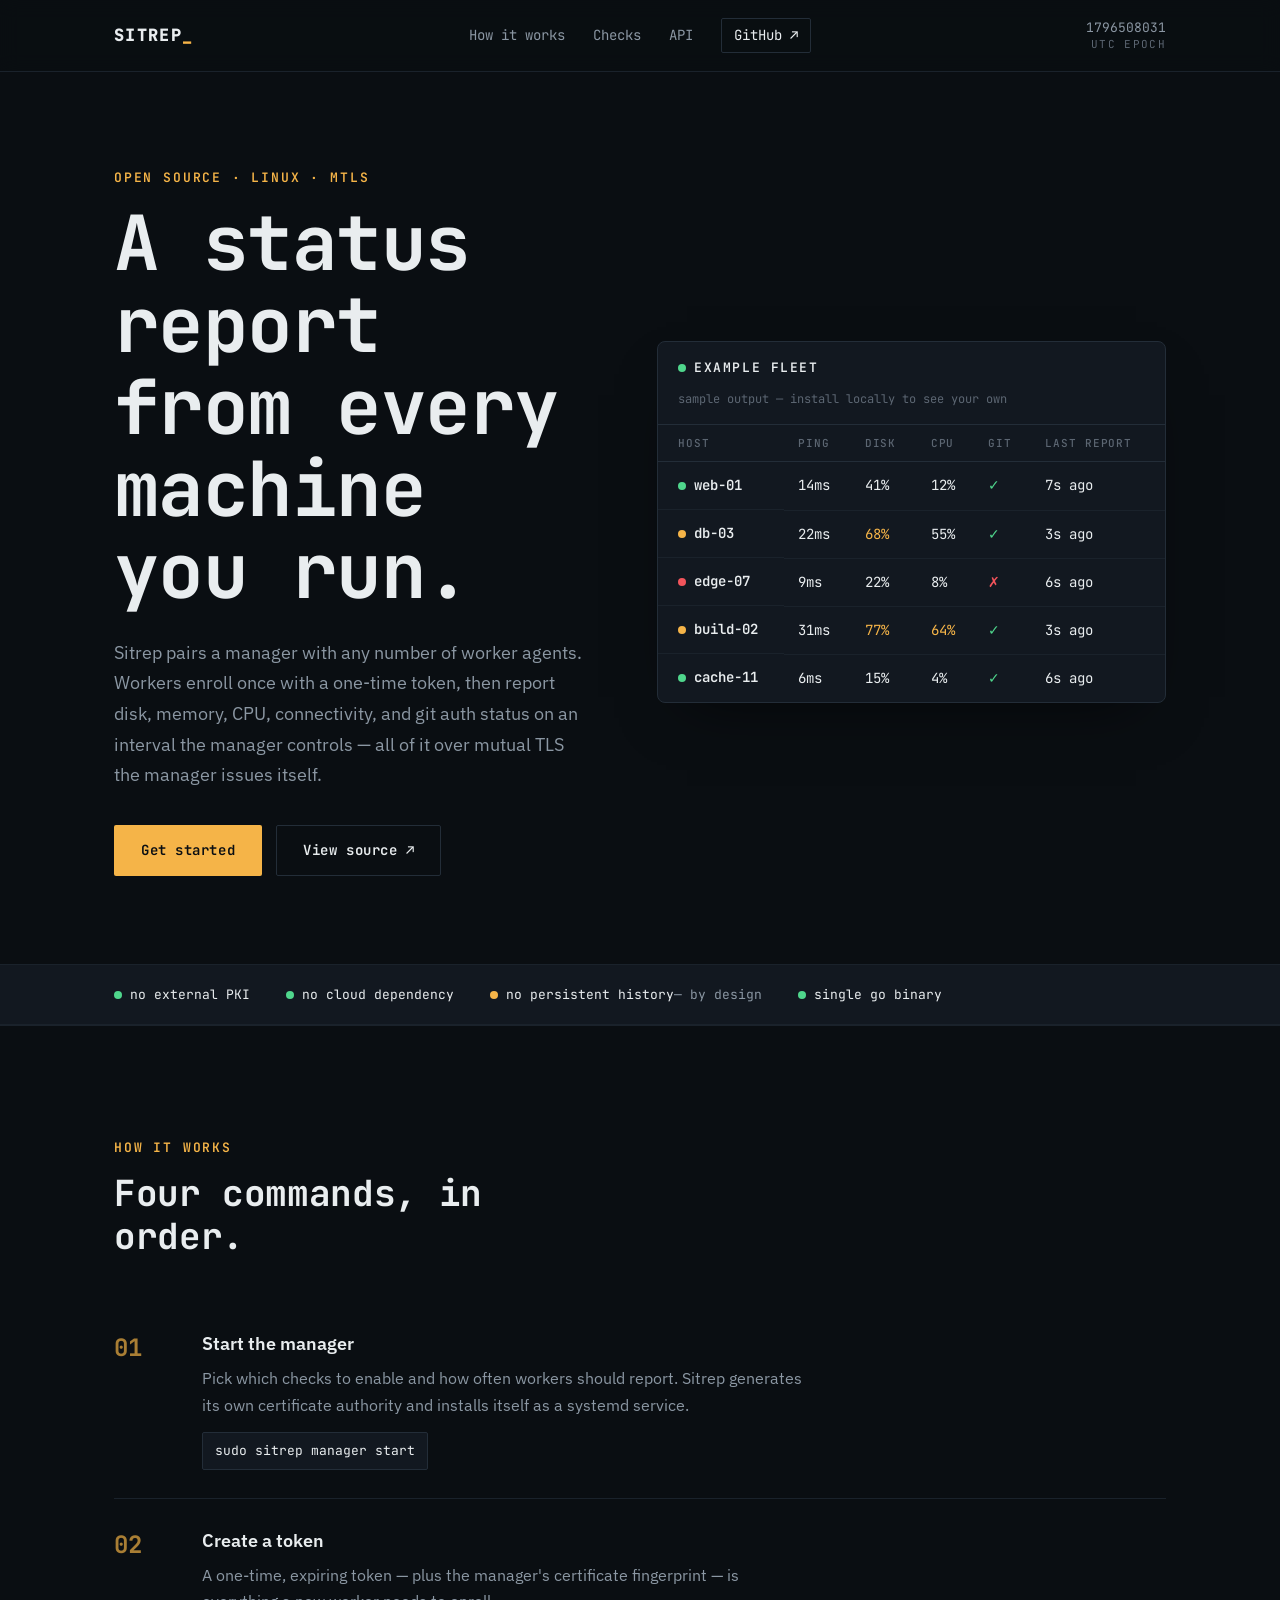
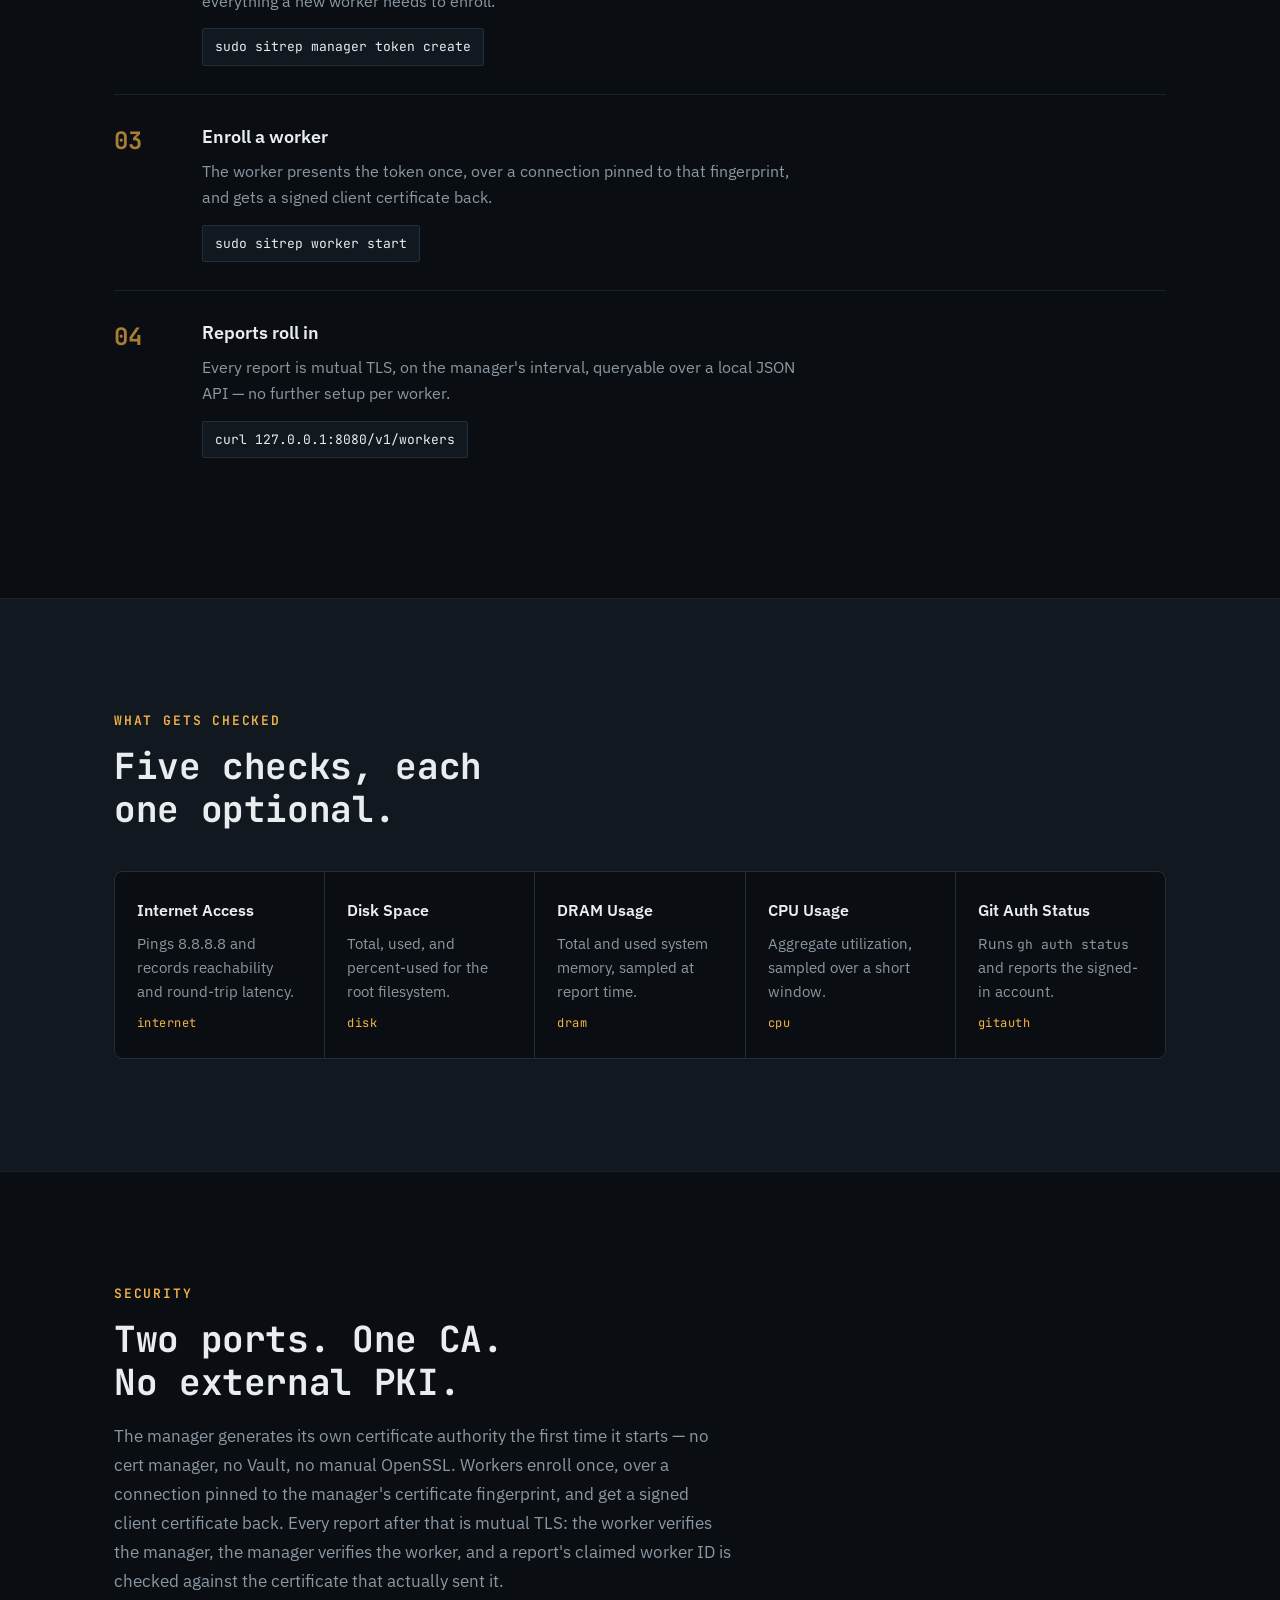
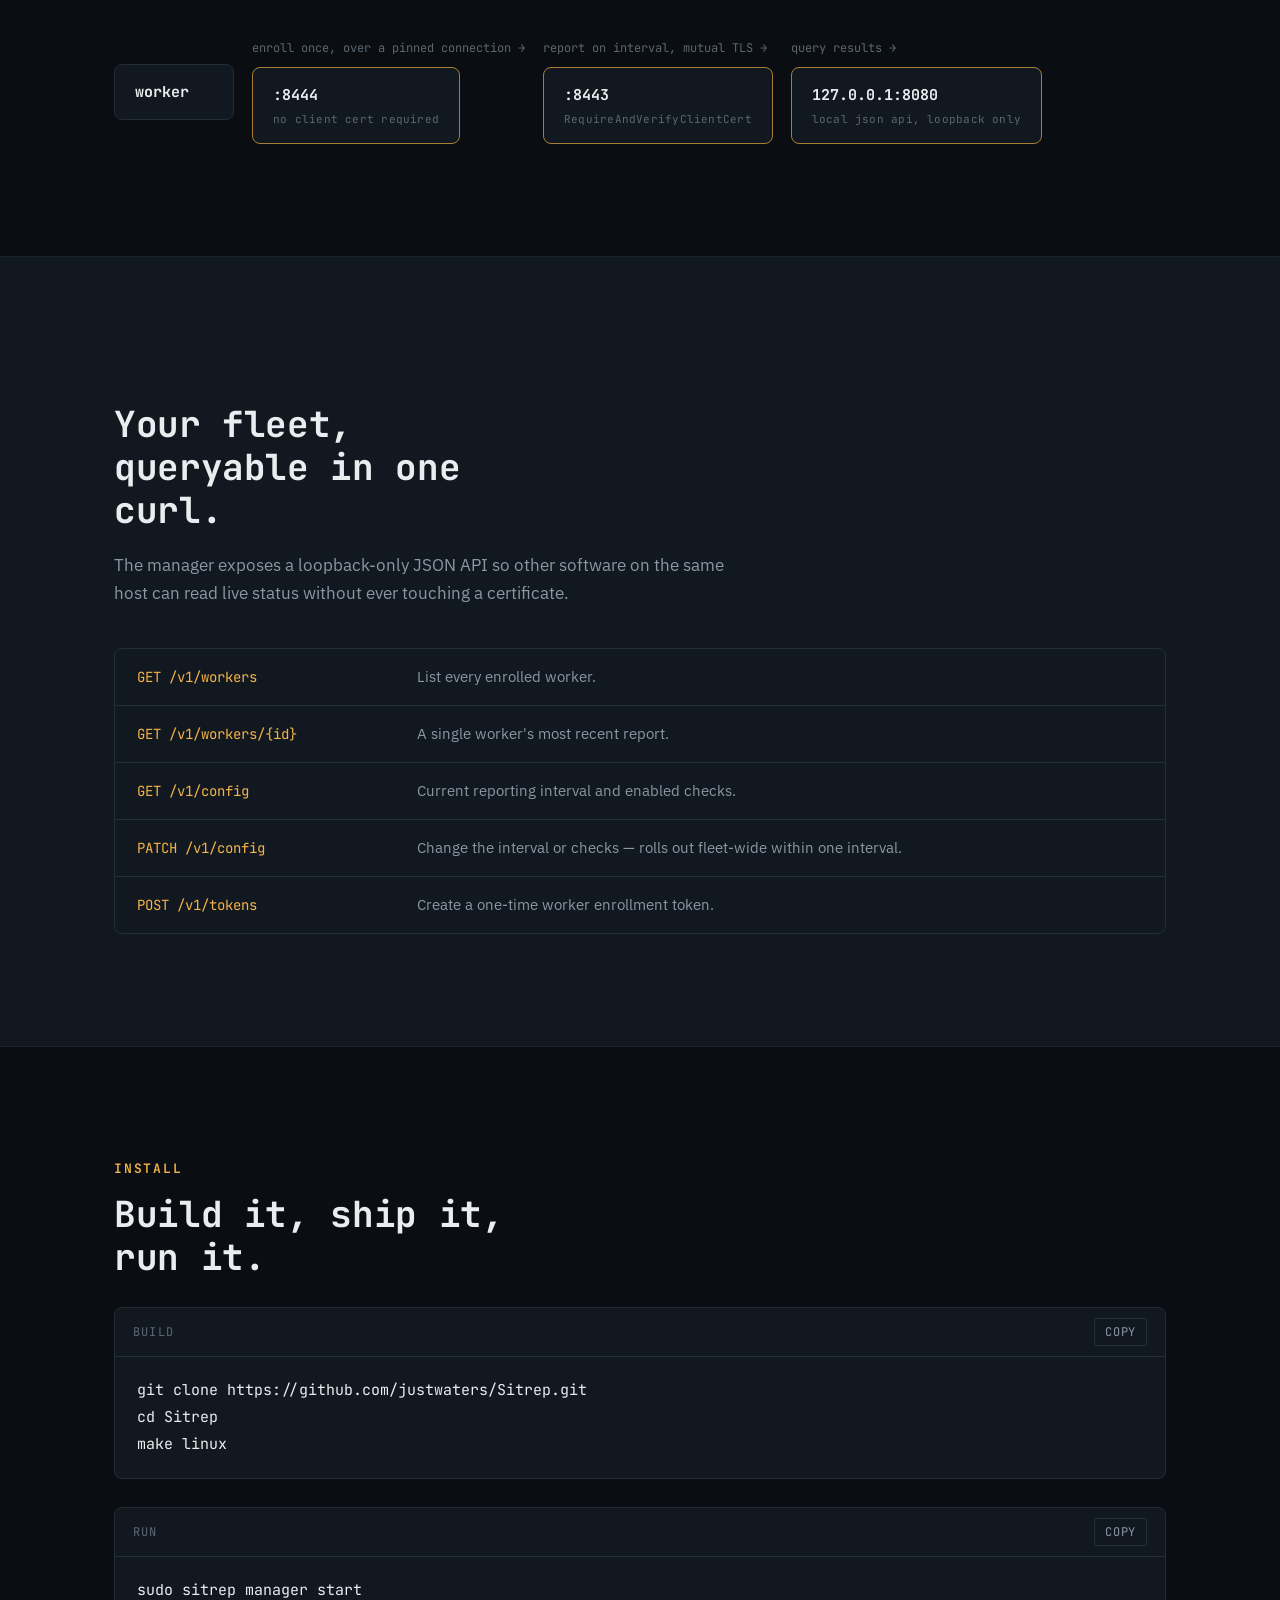
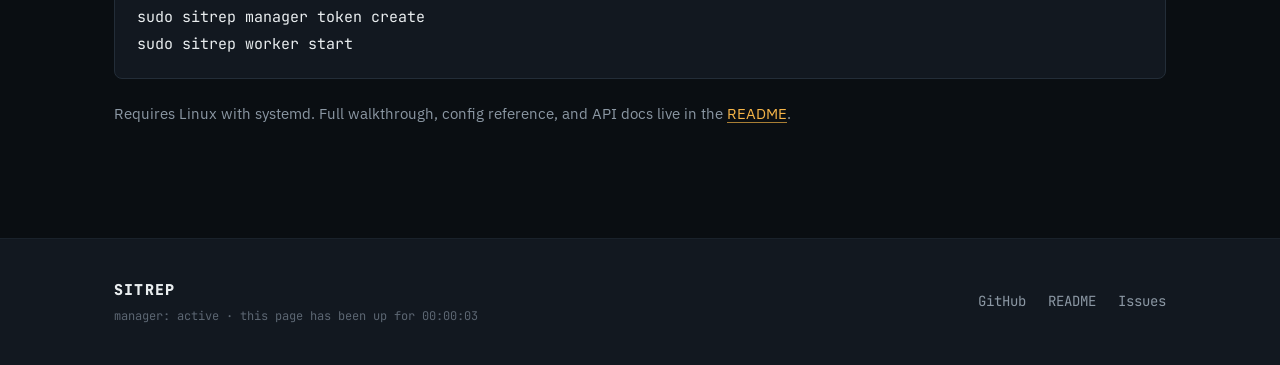
==== docs/index.html @ 883d751f "Add GitHub Pages landing page A dark ops-board-styled one-pager: live-ticking example fleet status t" ====
<!doctype html>
<html lang="en">
<head>
<meta charset="utf-8">
<meta name="viewport" content="width=device-width, initial-scale=1">
<title>Sitrep — a status report from every machine you run</title>
<meta name="description" content="Sitrep is a manager and worker agent for Linux fleets. Workers enroll once with a one-time token, then report disk, memory, CPU, connectivity, and git auth status over mutual TLS the manager issues itself.">
<meta property="og:title" content="Sitrep — a status report from every machine you run">
<meta property="og:description" content="A manager and worker agent for Linux fleets, secured with mutual TLS the manager issues itself. No external PKI, no cloud dependency.">
<meta property="og:type" content="website">
<meta name="theme-color" content="#0A0E12">
<meta name="color-scheme" content="dark">
<link rel="icon" href="data:image/svg+xml,%3Csvg xmlns='http://www.w3.org/2000/svg' viewBox='0 0 32 32'%3E%3Crect width='32' height='32' rx='4' fill='%230A0E12'/%3E%3Ccircle cx='16' cy='16' r='6' fill='%23F5B448'/%3E%3C/svg%3E">
<link rel="preconnect" href="https://fonts.googleapis.com">
<link rel="preconnect" href="https://fonts.gstatic.com" crossorigin>
<link href="https://fonts.googleapis.com/css2?family=IBM+Plex+Sans:wght@400;500;600;700&family=JetBrains+Mono:wght@400;500;600;700;800&display=swap" rel="stylesheet">
<link rel="stylesheet" href="style.css">
</head>
<body>
<a class="skip-link" href="#main">Skip to content</a>

<header class="site-header">
  <div class="header-inner">
    <a href="#top" class="wordmark">SITREP<span class="cursor" aria-hidden="true">_</span></a>
    <nav class="site-nav" aria-label="Primary">
      <a href="#how-it-works">How it works</a>
      <a href="#checks">Checks</a>
      <a href="#api">API</a>
      <a href="https://github.com/justwaters/Sitrep" class="nav-github">GitHub ↗</a>
    </nav>
    <div class="clock" aria-hidden="true">
      <span id="epoch-clock">0000000000</span>
      <span class="clock-label">utc epoch</span>
    </div>
  </div>
</header>

<main id="main">

  <section class="hero" id="top">
    <div class="hero-inner">
      <div class="hero-copy">
        <p class="eyebrow">open source · linux · mTLS</p>
        <h1>A status report from every machine you run.</h1>
        <p class="lede">Sitrep pairs a manager with any number of worker agents. Workers enroll once with a one-time token, then report disk, memory, CPU, connectivity, and git auth status on an interval the manager controls — all of it over mutual TLS the manager issues itself.</p>
        <div class="cta-row">
          <a href="#quickstart" class="btn btn-primary">Get started</a>
          <a href="https://github.com/justwaters/Sitrep" class="btn btn-ghost">View source ↗</a>
        </div>
      </div>

      <div class="board-wrap">
        <div class="board-frame">
          <div class="board-head">
            <span class="board-title"><span class="dot dot-ok" aria-hidden="true"></span>example fleet</span>
            <span class="board-sub">sample output — install locally to see your own</span>
          </div>
          <div class="board-scroll">
            <table class="board" aria-label="Example worker status board">
              <thead>
                <tr>
                  <th scope="col">host</th>
                  <th scope="col">ping</th>
                  <th scope="col">disk</th>
                  <th scope="col">cpu</th>
                  <th scope="col">git</th>
                  <th scope="col">last report</th>
                </tr>
              </thead>
              <tbody id="board-body">
                <tr data-interval="20">
                  <td class="c-host"><span class="dot dot-ok" aria-hidden="true"></span>web-01</td>
                  <td class="c-ping">14ms</td>
                  <td class="c-disk">41%</td>
                  <td class="c-cpu">12%</td>
                  <td class="c-git ok">✓</td>
                  <td class="c-seen">6s ago</td>
                </tr>
                <tr data-interval="25">
                  <td class="c-host"><span class="dot dot-warn" aria-hidden="true"></span>db-03</td>
                  <td class="c-ping">22ms</td>
                  <td class="c-disk warn">68%</td>
                  <td class="c-cpu">55%</td>
                  <td class="c-git ok">✓</td>
                  <td class="c-seen">11s ago</td>
                </tr>
                <tr data-interval="18">
                  <td class="c-host"><span class="dot dot-fail" aria-hidden="true"></span>edge-07</td>
                  <td class="c-ping">9ms</td>
                  <td class="c-disk">22%</td>
                  <td class="c-cpu">8%</td>
                  <td class="c-git fail">✗</td>
                  <td class="c-seen">3s ago</td>
                </tr>
                <tr data-interval="30">
                  <td class="c-host"><span class="dot dot-warn" aria-hidden="true"></span>build-02</td>
                  <td class="c-ping">31ms</td>
                  <td class="c-disk warn">77%</td>
                  <td class="c-cpu warn">64%</td>
                  <td class="c-git ok">✓</td>
                  <td class="c-seen">17s ago</td>
                </tr>
                <tr data-interval="15">
                  <td class="c-host"><span class="dot dot-ok" aria-hidden="true"></span>cache-11</td>
                  <td class="c-ping">6ms</td>
                  <td class="c-disk">15%</td>
                  <td class="c-cpu">4%</td>
                  <td class="c-git ok">✓</td>
                  <td class="c-seen">2s ago</td>
                </tr>
              </tbody>
            </table>
          </div>
        </div>
      </div>
    </div>
  </section>

  <section class="tradeoffs-strip" aria-label="Built deliberately">
    <div class="strip-inner">
      <p><span class="dot dot-ok" aria-hidden="true"></span>no external PKI</p>
      <p><span class="dot dot-ok" aria-hidden="true"></span>no cloud dependency</p>
      <p><span class="dot dot-warn" aria-hidden="true"></span>no persistent history <span class="fog">— by design</span></p>
      <p><span class="dot dot-ok" aria-hidden="true"></span>single go binary</p>
    </div>
  </section>

  <section class="section" id="how-it-works">
    <div class="section-inner">
      <p class="eyebrow reveal">how it works</p>
      <h2 class="reveal">Four commands, in order.</h2>
      <ol class="steps">
        <li class="step">
          <span class="step-index">01</span>
          <div class="step-body">
            <h3>Start the manager</h3>
            <p>Pick which checks to enable and how often workers should report. Sitrep generates its own certificate authority and installs itself as a systemd service.</p>
            <code>sudo sitrep manager start</code>
          </div>
        </li>
        <li class="step">
          <span class="step-index">02</span>
          <div class="step-body">
            <h3>Create a token</h3>
            <p>A one-time, expiring token — plus the manager's certificate fingerprint — is everything a new worker needs to enroll.</p>
            <code>sudo sitrep manager token create</code>
          </div>
        </li>
        <li class="step">
          <span class="step-index">03</span>
          <div class="step-body">
            <h3>Enroll a worker</h3>
            <p>The worker presents the token once, over a connection pinned to that fingerprint, and gets a signed client certificate back.</p>
            <code>sudo sitrep worker start</code>
          </div>
        </li>
        <li class="step">
          <span class="step-index">04</span>
          <div class="step-body">
            <h3>Reports roll in</h3>
            <p>Every report is mutual TLS, on the manager's interval, queryable over a local JSON API — no further setup per worker.</p>
            <code>curl 127.0.0.1:8080/v1/workers</code>
          </div>
        </li>
      </ol>
    </div>
  </section>

  <section class="section alt" id="checks">
    <div class="section-inner">
      <p class="eyebrow reveal">what gets checked</p>
      <h2 class="reveal">Five checks, each one optional.</h2>
      <div class="checks-grid">
        <article class="check-card">
          <h3>Internet Access</h3>
          <p>Pings 8.8.8.8 and records reachability and round-trip latency.</p>
          <span class="check-key">internet</span>
        </article>
        <article class="check-card">
          <h3>Disk Space</h3>
          <p>Total, used, and percent-used for the root filesystem.</p>
          <span class="check-key">disk</span>
        </article>
        <article class="check-card">
          <h3>DRAM Usage</h3>
          <p>Total and used system memory, sampled at report time.</p>
          <span class="check-key">dram</span>
        </article>
        <article class="check-card">
          <h3>CPU Usage</h3>
          <p>Aggregate utilization, sampled over a short window.</p>
          <span class="check-key">cpu</span>
        </article>
        <article class="check-card">
          <h3>Git Auth Status</h3>
          <p>Runs <code>gh auth status</code> and reports the signed-in account.</p>
          <span class="check-key">gitauth</span>
        </article>
      </div>
    </div>
  </section>

  <section class="section" id="security">
    <div class="section-inner">
      <p class="eyebrow reveal">security</p>
      <h2 class="reveal">Two ports. One CA. No external PKI.</h2>
      <p class="section-lede">The manager generates its own certificate authority the first time it starts — no cert manager, no Vault, no manual OpenSSL. Workers enroll once, over a connection pinned to the manager's certificate fingerprint, and get a signed client certificate back. Every report after that is mutual TLS: the worker verifies the manager, the manager verifies the worker, and a report's claimed worker ID is checked against the certificate that actually sent it.</p>

      <div class="diagram" role="img" aria-label="Diagram: worker connects once to the enrollment port to get a certificate, then reports repeatedly to the report port over mutual TLS, and the manager exposes results on a local API port">
        <div class="diagram-node">
          <span class="diagram-label">worker</span>
        </div>
        <div class="diagram-flow">
          <span class="diagram-arrow">enroll once, over a pinned connection</span>
          <div class="diagram-node port">
            <span class="diagram-label">:8444</span>
            <span class="diagram-sub">no client cert required</span>
          </div>
        </div>
        <div class="diagram-flow">
          <span class="diagram-arrow">report on interval, mutual TLS</span>
          <div class="diagram-node port">
            <span class="diagram-label">:8443</span>
            <span class="diagram-sub">RequireAndVerifyClientCert</span>
          </div>
        </div>
        <div class="diagram-flow">
          <span class="diagram-arrow">query results</span>
          <div class="diagram-node port">
            <span class="diagram-label">127.0.0.1:8080</span>
            <span class="diagram-sub">local json api, loopback only</span>
          </div>
        </div>
      </div>
    </div>
  </section>

  <section class="section alt" id="api">
    <div class="section-inner">
      <p class="eyebrow reveal">local api</p>
      <h2 class="reveal">Your fleet, queryable in one curl.</h2>
      <p class="section-lede">The manager exposes a loopback-only JSON API so other software on the same host can read live status without ever touching a certificate.</p>
      <div class="api-grid">
        <div class="api-row"><code>GET /v1/workers</code><span>List every enrolled worker.</span></div>
        <div class="api-row"><code>GET /v1/workers/{id}</code><span>A single worker's most recent report.</span></div>
        <div class="api-row"><code>GET /v1/config</code><span>Current reporting interval and enabled checks.</span></div>
        <div class="api-row"><code>PATCH /v1/config</code><span>Change the interval or checks — rolls out fleet-wide within one interval.</span></div>
        <div class="api-row"><code>POST /v1/tokens</code><span>Create a one-time worker enrollment token.</span></div>
      </div>
    </div>
  </section>

  <section class="section quickstart" id="quickstart">
    <div class="section-inner">
      <p class="eyebrow reveal">install</p>
      <h2 class="reveal">Build it, ship it, run it.</h2>

      <div class="code-block">
        <div class="code-block-head">
          <span>build</span>
          <button class="copy-btn" type="button" data-copy-target="code-build">copy</button>
        </div>
        <pre><code id="code-build">git clone https://github.com/justwaters/Sitrep.git
cd Sitrep
make linux</code></pre>
      </div>

      <div class="code-block">
        <div class="code-block-head">
          <span>run</span>
          <button class="copy-btn" type="button" data-copy-target="code-run">copy</button>
        </div>
        <pre><code id="code-run">sudo sitrep manager start
sudo sitrep manager token create
sudo sitrep worker start</code></pre>
      </div>

      <p class="quickstart-note">Requires Linux with systemd. Full walkthrough, config reference, and API docs live in the <a href="https://github.com/justwaters/Sitrep#readme">README</a>.</p>
    </div>
  </section>

</main>

<footer class="site-footer">
  <div class="footer-inner">
    <div class="footer-brand">
      <p class="wordmark small">SITREP</p>
      <p class="footer-status" id="footer-status">manager: active · this page has been up for 00:00:00</p>
    </div>
    <nav class="footer-links" aria-label="Footer">
      <a href="https://github.com/justwaters/Sitrep">GitHub</a>
      <a href="https://github.com/justwaters/Sitrep#readme">README</a>
      <a href="https://github.com/justwaters/Sitrep/issues">Issues</a>
    </nav>
  </div>
</footer>

<script src="script.js" defer></script>
</body>
</html>
---- docs/style.css ----
/* ---------------------------------------------------------------
   Tokens
   --------------------------------------------------------------- */
:root {
  --ink: #0a0e12;
  --panel: #121820;
  --panel-2: #171f29;
  --hairline: #232d38;
  --hairline-soft: #1a222b;
  --fog: #8b97a3;
  --fog-dim: #5c6672;
  --paper: #e9edef;

  --amber: #f5b448;
  --amber-dim: #a97e34;
  --green: #4fd68c;
  --red: #f2545b;

  --font-display: "JetBrains Mono", ui-monospace, "SF Mono", Menlo, monospace;
  --font-mono: "JetBrains Mono", ui-monospace, "SF Mono", Menlo, monospace;
  --font-body: "IBM Plex Sans", system-ui, sans-serif;

  --radius-sm: 2px;
  --radius-md: 8px;

  --container: 1180px;
  --edge: clamp(20px, 5vw, 64px);
}

/* ---------------------------------------------------------------
   Reset / base
   --------------------------------------------------------------- */
*,
*::before,
*::after {
  box-sizing: border-box;
}

html {
  background: var(--ink);
  color-scheme: dark;
}

body {
  margin: 0;
  background: var(--ink);
  color: var(--paper);
  font-family: var(--font-body);
  font-size: 16px;
  line-height: 1.5;
  -webkit-font-smoothing: antialiased;
}

h1, h2, h3, p, ol, ul, table {
  margin: 0;
}

a {
  color: inherit;
}

code {
  font-family: var(--font-mono);
}

img, svg {
  display: block;
  max-width: 100%;
}

.skip-link {
  position: absolute;
  left: -9999px;
  top: 0;
  background: var(--amber);
  color: var(--ink);
  padding: 10px 16px;
  font-family: var(--font-mono);
  font-weight: 600;
  z-index: 100;
}

.skip-link:focus {
  left: var(--edge);
  top: 12px;
}

:focus-visible {
  outline: 2px solid var(--amber);
  outline-offset: 3px;
}

.fog {
  color: var(--fog);
}

/* ---------------------------------------------------------------
   Layout helpers
   --------------------------------------------------------------- */
.section {
  padding: clamp(64px, 10vw, 112px) 0;
  border-top: 1px solid var(--hairline-soft);
}

.section.alt {
  background: var(--panel);
}

.section-inner {
  max-width: var(--container);
  margin: 0 auto;
  padding: 0 var(--edge);
}

.eyebrow {
  font-family: var(--font-mono);
  font-size: 0.8125rem;
  font-weight: 600;
  letter-spacing: 0.14em;
  text-transform: uppercase;
  color: var(--amber);
  margin: 0 0 14px;
}

.section h2 {
  font-family: var(--font-display);
  font-weight: 700;
  font-size: clamp(1.5rem, 3vw, 2.25rem);
  letter-spacing: -0.01em;
  line-height: 1.2;
  max-width: 20ch;
}

.section-lede {
  font-size: 1.0625rem;
  line-height: 1.7;
  color: var(--fog);
  max-width: 62ch;
  margin-top: 18px;
}

/* status dots — semantic, reused across the page */
.dot {
  display: inline-block;
  width: 8px;
  height: 8px;
  border-radius: 50%;
  margin-right: 8px;
  flex: none;
}

.dot-ok { background: var(--green); }
.dot-warn { background: var(--amber); }
.dot-fail { background: var(--red); }

/* ---------------------------------------------------------------
   Header
   --------------------------------------------------------------- */
.site-header {
  position: sticky;
  top: 0;
  z-index: 20;
  background: rgba(10, 14, 18, 0.86);
  backdrop-filter: blur(10px);
  border-bottom: 1px solid var(--hairline-soft);
}

.header-inner {
  max-width: var(--container);
  margin: 0 auto;
  padding: 18px var(--edge);
  display: flex;
  align-items: center;
  justify-content: space-between;
  gap: 24px;
}

.wordmark {
  font-family: var(--font-mono);
  font-weight: 800;
  font-size: 1.0625rem;
  letter-spacing: 0.08em;
  text-decoration: none;
  color: var(--paper);
  white-space: nowrap;
}

.wordmark .cursor {
  color: var(--amber);
}

@media (prefers-reduced-motion: no-preference) {
  .cursor {
    animation: blink 1.1s step-end infinite;
  }
}

@keyframes blink {
  0%, 49% { opacity: 1; }
  50%, 100% { opacity: 0; }
}

.site-nav {
  display: flex;
  align-items: center;
  gap: 28px;
  font-family: var(--font-mono);
  font-size: 0.875rem;
}

.site-nav a {
  text-decoration: none;
  color: var(--fog);
  transition: color 0.15s ease;
}

.site-nav a:hover {
  color: var(--paper);
}

.nav-github {
  color: var(--paper) !important;
  border: 1px solid var(--hairline);
  padding: 6px 12px;
  border-radius: var(--radius-sm);
}

.nav-github:hover {
  border-color: var(--amber-dim);
}

.clock {
  font-family: var(--font-mono);
  font-size: 0.8125rem;
  color: var(--fog-dim);
  text-align: right;
  display: flex;
  flex-direction: column;
  line-height: 1.3;
}

#epoch-clock {
  color: var(--fog);
  font-variant-numeric: tabular-nums;
}

.clock-label {
  letter-spacing: 0.12em;
  text-transform: uppercase;
  font-size: 0.6875rem;
}

/* ---------------------------------------------------------------
   Hero
   --------------------------------------------------------------- */
.hero {
  padding: clamp(56px, 8vw, 96px) 0 clamp(48px, 8vw, 88px);
}

.hero-inner {
  max-width: var(--container);
  margin: 0 auto;
  padding: 0 var(--edge);
  display: grid;
  gap: clamp(40px, 6vw, 72px);
}

.hero-copy,
.board-wrap {
  min-width: 0;
}

.hero-copy h1 {
  font-family: var(--font-display);
  font-weight: 700;
  font-size: clamp(2rem, 6.2vw, 4.75rem);
  line-height: 1.08;
  letter-spacing: -0.02em;
  margin: 0 0 26px;
  overflow-wrap: break-word;
}

.hero-copy .lede {
  font-size: 1.125rem;
  line-height: 1.7;
  color: var(--fog);
  max-width: 58ch;
  margin-bottom: 34px;
}

.cta-row {
  display: flex;
  flex-wrap: wrap;
  gap: 14px;
}

.btn {
  display: inline-flex;
  align-items: center;
  font-family: var(--font-mono);
  font-weight: 600;
  font-size: 0.875rem;
  letter-spacing: 0.04em;
  text-decoration: none;
  padding: 14px 26px;
  border-radius: var(--radius-sm);
  border: 1px solid transparent;
  transition: background-color 0.15s ease, border-color 0.15s ease, transform 0.15s ease;
}

.btn-primary {
  background: var(--amber);
  color: var(--ink);
}

.btn-primary:hover {
  background: #ffc766;
}

.btn-ghost {
  border-color: var(--hairline);
  color: var(--paper);
}

.btn-ghost:hover {
  border-color: var(--amber-dim);
  color: var(--amber);
}

@media (prefers-reduced-motion: no-preference) {
  .hero-copy .eyebrow,
  .hero-copy h1,
  .hero-copy .lede,
  .hero-copy .cta-row,
  .board-wrap {
    opacity: 0;
    animation: fadeUp 0.7s cubic-bezier(0.2, 0.7, 0.3, 1) forwards;
  }
  .hero-copy .eyebrow { animation-delay: 0.05s; }
  .hero-copy h1 { animation-delay: 0.15s; }
  .hero-copy .lede { animation-delay: 0.32s; }
  .hero-copy .cta-row { animation-delay: 0.46s; }
  .board-wrap { animation-delay: 0.56s; }
}

@keyframes fadeUp {
  from { opacity: 0; transform: translateY(16px); }
  to { opacity: 1; transform: none; }
}

/* ---------------------------------------------------------------
   Signature: live status board
   --------------------------------------------------------------- */
.board-frame {
  background: var(--panel);
  border: 1px solid var(--hairline);
  border-radius: var(--radius-md);
  overflow: hidden;
  box-shadow: 0 24px 60px -30px rgba(0, 0, 0, 0.7);
}

.board-head {
  display: flex;
  align-items: baseline;
  justify-content: space-between;
  gap: 12px;
  flex-wrap: wrap;
  padding: 16px 20px;
  border-bottom: 1px solid var(--hairline);
}

.board-title {
  font-family: var(--font-mono);
  font-weight: 600;
  font-size: 0.8125rem;
  letter-spacing: 0.12em;
  text-transform: uppercase;
  display: flex;
  align-items: center;
}

.board-sub {
  font-family: var(--font-mono);
  font-size: 0.75rem;
  color: var(--fog-dim);
}

.board-scroll {
  overflow-x: auto;
}

.board {
  width: 100%;
  border-collapse: collapse;
  font-family: var(--font-mono);
  font-size: 0.875rem;
  white-space: nowrap;
}

.board th {
  text-align: left;
  font-weight: 500;
  color: var(--fog-dim);
  letter-spacing: 0.08em;
  text-transform: uppercase;
  font-size: 0.6875rem;
  padding: 10px 14px;
  border-bottom: 1px solid var(--hairline);
}

.board td {
  padding: 13px 14px;
  border-bottom: 1px solid var(--hairline-soft);
  color: var(--paper);
}

.board th:first-child,
.board td:first-child {
  padding-left: 20px;
}

.board th:last-child,
.board td:last-child {
  padding-right: 20px;
}

.board tbody tr:last-child td {
  border-bottom: none;
}

.c-host {
  display: flex;
  align-items: center;
  font-weight: 600;
}

.c-seen {
  color: var(--fog);
  font-variant-numeric: tabular-nums;
}

.c-disk.warn, .c-cpu.warn { color: var(--amber); }
.c-disk.fail, .c-cpu.fail { color: var(--red); }

.c-git.ok { color: var(--green); }
.c-git.fail { color: var(--red); }

/* ---------------------------------------------------------------
   Tradeoffs strip
   --------------------------------------------------------------- */
.tradeoffs-strip {
  border-top: 1px solid var(--hairline-soft);
  border-bottom: 1px solid var(--hairline-soft);
  background: var(--panel);
}

.strip-inner {
  max-width: var(--container);
  margin: 0 auto;
  padding: 20px var(--edge);
  display: flex;
  flex-wrap: wrap;
  gap: 12px 36px;
  font-family: var(--font-mono);
  font-size: 0.8125rem;
  color: var(--paper);
}

.strip-inner p {
  display: flex;
  align-items: center;
  white-space: nowrap;
}

/* ---------------------------------------------------------------
   Steps (how it works)
   --------------------------------------------------------------- */
.steps {
  list-style: none;
  padding: 0;
  margin: 44px 0 0;
  display: grid;
  gap: 0;
}

.step {
  display: grid;
  grid-template-columns: 64px 1fr;
  gap: 24px;
  padding: 28px 0;
  border-top: 1px solid var(--hairline-soft);
}

.step:first-child {
  border-top: none;
}

.step-index {
  font-family: var(--font-mono);
  font-weight: 700;
  font-size: 1.5rem;
  color: var(--amber-dim);
}

.step-body h3 {
  font-family: var(--font-body);
  font-weight: 600;
  font-size: 1.125rem;
  margin-bottom: 8px;
}

.step-body p {
  color: var(--fog);
  line-height: 1.65;
  max-width: 60ch;
  margin-bottom: 14px;
}

.step-body code {
  display: inline-block;
  background: var(--panel);
  border: 1px solid var(--hairline);
  border-radius: var(--radius-sm);
  padding: 8px 12px;
  font-size: 0.8125rem;
  color: var(--paper);
}

/* ---------------------------------------------------------------
   Checks grid
   --------------------------------------------------------------- */
.checks-grid {
  margin-top: 40px;
  display: grid;
  grid-template-columns: repeat(auto-fit, minmax(200px, 1fr));
  gap: 1px;
  background: var(--hairline);
  border: 1px solid var(--hairline);
  border-radius: var(--radius-md);
  overflow: hidden;
}

.check-card {
  background: var(--ink);
  padding: 26px 22px;
  display: flex;
  flex-direction: column;
  gap: 10px;
}

.check-card h3 {
  font-family: var(--font-body);
  font-weight: 600;
  font-size: 1rem;
}

.check-card p {
  color: var(--fog);
  font-size: 0.9375rem;
  line-height: 1.6;
  flex: 1;
}

.check-card code {
  font-size: 0.8125rem;
  color: var(--fog);
}

.check-key {
  font-family: var(--font-mono);
  font-size: 0.75rem;
  color: var(--amber);
  letter-spacing: 0.04em;
}

/* ---------------------------------------------------------------
   Security diagram
   --------------------------------------------------------------- */
.diagram {
  margin-top: 44px;
  display: flex;
  flex-wrap: wrap;
  align-items: center;
  gap: 18px;
}

.diagram-node {
  border: 1px solid var(--hairline);
  border-radius: var(--radius-md);
  padding: 16px 20px;
  background: var(--panel);
  display: flex;
  flex-direction: column;
  gap: 4px;
  min-width: 120px;
}

.diagram-node.port {
  border-color: var(--amber-dim);
}

.diagram-label {
  font-family: var(--font-mono);
  font-weight: 700;
  font-size: 0.9375rem;
}

.diagram-sub {
  font-family: var(--font-mono);
  font-size: 0.6875rem;
  color: var(--fog-dim);
  letter-spacing: 0.02em;
}

.diagram-flow {
  display: flex;
  flex-direction: column;
  gap: 10px;
  align-items: flex-start;
}

.diagram-arrow {
  font-family: var(--font-mono);
  font-size: 0.75rem;
  color: var(--fog-dim);
}

.diagram-arrow::after {
  content: " \2193"; /* ↓ — the layout stacks vertically below this width */
}

@media (min-width: 700px) {
  .diagram-arrow {
    white-space: nowrap;
  }
  .diagram-arrow::after {
    content: " \2192"; /* → — the layout flows left-to-right above this width */
  }
}

/* ---------------------------------------------------------------
   API grid
   --------------------------------------------------------------- */
.api-grid {
  margin-top: 40px;
  border: 1px solid var(--hairline);
  border-radius: var(--radius-md);
  overflow: hidden;
}

.api-row {
  display: grid;
  grid-template-columns: minmax(180px, 260px) 1fr;
  gap: 20px;
  padding: 16px 22px;
  border-top: 1px solid var(--hairline);
  align-items: baseline;
}

.api-row:first-child {
  border-top: none;
}

.api-row code {
  font-size: 0.875rem;
  color: var(--amber);
}

.api-row span {
  color: var(--fog);
  font-size: 0.9375rem;
  line-height: 1.6;
}

/* ---------------------------------------------------------------
   Quickstart / code blocks
   --------------------------------------------------------------- */
.code-block {
  margin-top: 28px;
  border: 1px solid var(--hairline);
  border-radius: var(--radius-md);
  overflow: hidden;
  background: var(--panel);
}

.code-block-head {
  display: flex;
  align-items: center;
  justify-content: space-between;
  padding: 10px 18px;
  border-bottom: 1px solid var(--hairline);
  font-family: var(--font-mono);
  font-size: 0.75rem;
  letter-spacing: 0.1em;
  text-transform: uppercase;
  color: var(--fog-dim);
}

.copy-btn {
  font-family: var(--font-mono);
  font-size: 0.75rem;
  letter-spacing: 0.06em;
  text-transform: uppercase;
  background: transparent;
  border: 1px solid var(--hairline);
  color: var(--fog);
  border-radius: var(--radius-sm);
  padding: 5px 10px;
  cursor: pointer;
  transition: border-color 0.15s ease, color 0.15s ease;
}

.copy-btn:hover {
  border-color: var(--amber-dim);
  color: var(--amber);
}

.copy-btn.copied {
  color: var(--green);
  border-color: var(--green);
}

.code-block pre {
  margin: 0;
  padding: 20px 22px;
  overflow-x: auto;
}

.code-block code {
  font-size: 0.9375rem;
  line-height: 1.8;
  color: var(--paper);
}

.quickstart-note {
  margin-top: 24px;
  color: var(--fog);
  font-size: 0.9375rem;
}

.quickstart-note a {
  color: var(--amber);
  text-decoration: underline;
  text-decoration-color: var(--amber-dim);
  text-underline-offset: 3px;
}

/* ---------------------------------------------------------------
   Reveal-on-scroll (section headings)
   --------------------------------------------------------------- */
@media (prefers-reduced-motion: no-preference) {
  .reveal {
    opacity: 0;
    transform: translateY(14px);
    transition: opacity 0.6s ease, transform 0.6s ease;
  }
  .reveal.in-view {
    opacity: 1;
    transform: none;
  }
}

/* ---------------------------------------------------------------
   Footer
   --------------------------------------------------------------- */
.site-footer {
  border-top: 1px solid var(--hairline-soft);
  background: var(--panel);
}

.footer-inner {
  max-width: var(--container);
  margin: 0 auto;
  padding: 40px var(--edge);
  display: flex;
  flex-wrap: wrap;
  gap: 24px;
  align-items: center;
  justify-content: space-between;
}

.footer-brand .wordmark.small {
  font-size: 0.9375rem;
  margin-bottom: 6px;
}

.footer-status {
  font-family: var(--font-mono);
  font-size: 0.75rem;
  color: var(--fog-dim);
  font-variant-numeric: tabular-nums;
}

.footer-links {
  display: flex;
  gap: 22px;
  font-family: var(--font-mono);
  font-size: 0.875rem;
}

.footer-links a {
  text-decoration: none;
  color: var(--fog);
  transition: color 0.15s ease;
}

.footer-links a:hover {
  color: var(--paper);
}

/* ---------------------------------------------------------------
   Responsive
   --------------------------------------------------------------- */
@media (min-width: 880px) {
  .hero-inner {
    grid-template-columns: minmax(0, 1fr) minmax(0, 1.08fr);
    align-items: center;
  }
}

@media (max-width: 640px) {
  .site-nav {
    display: none;
  }

  .clock {
    display: none;
  }

  .step {
    grid-template-columns: 40px 1fr;
    gap: 16px;
  }

  .step-index {
    font-size: 1.125rem;
  }

  .api-row {
    grid-template-columns: 1fr;
    gap: 8px;
  }

  .footer-inner {
    flex-direction: column;
    align-items: flex-start;
  }
}
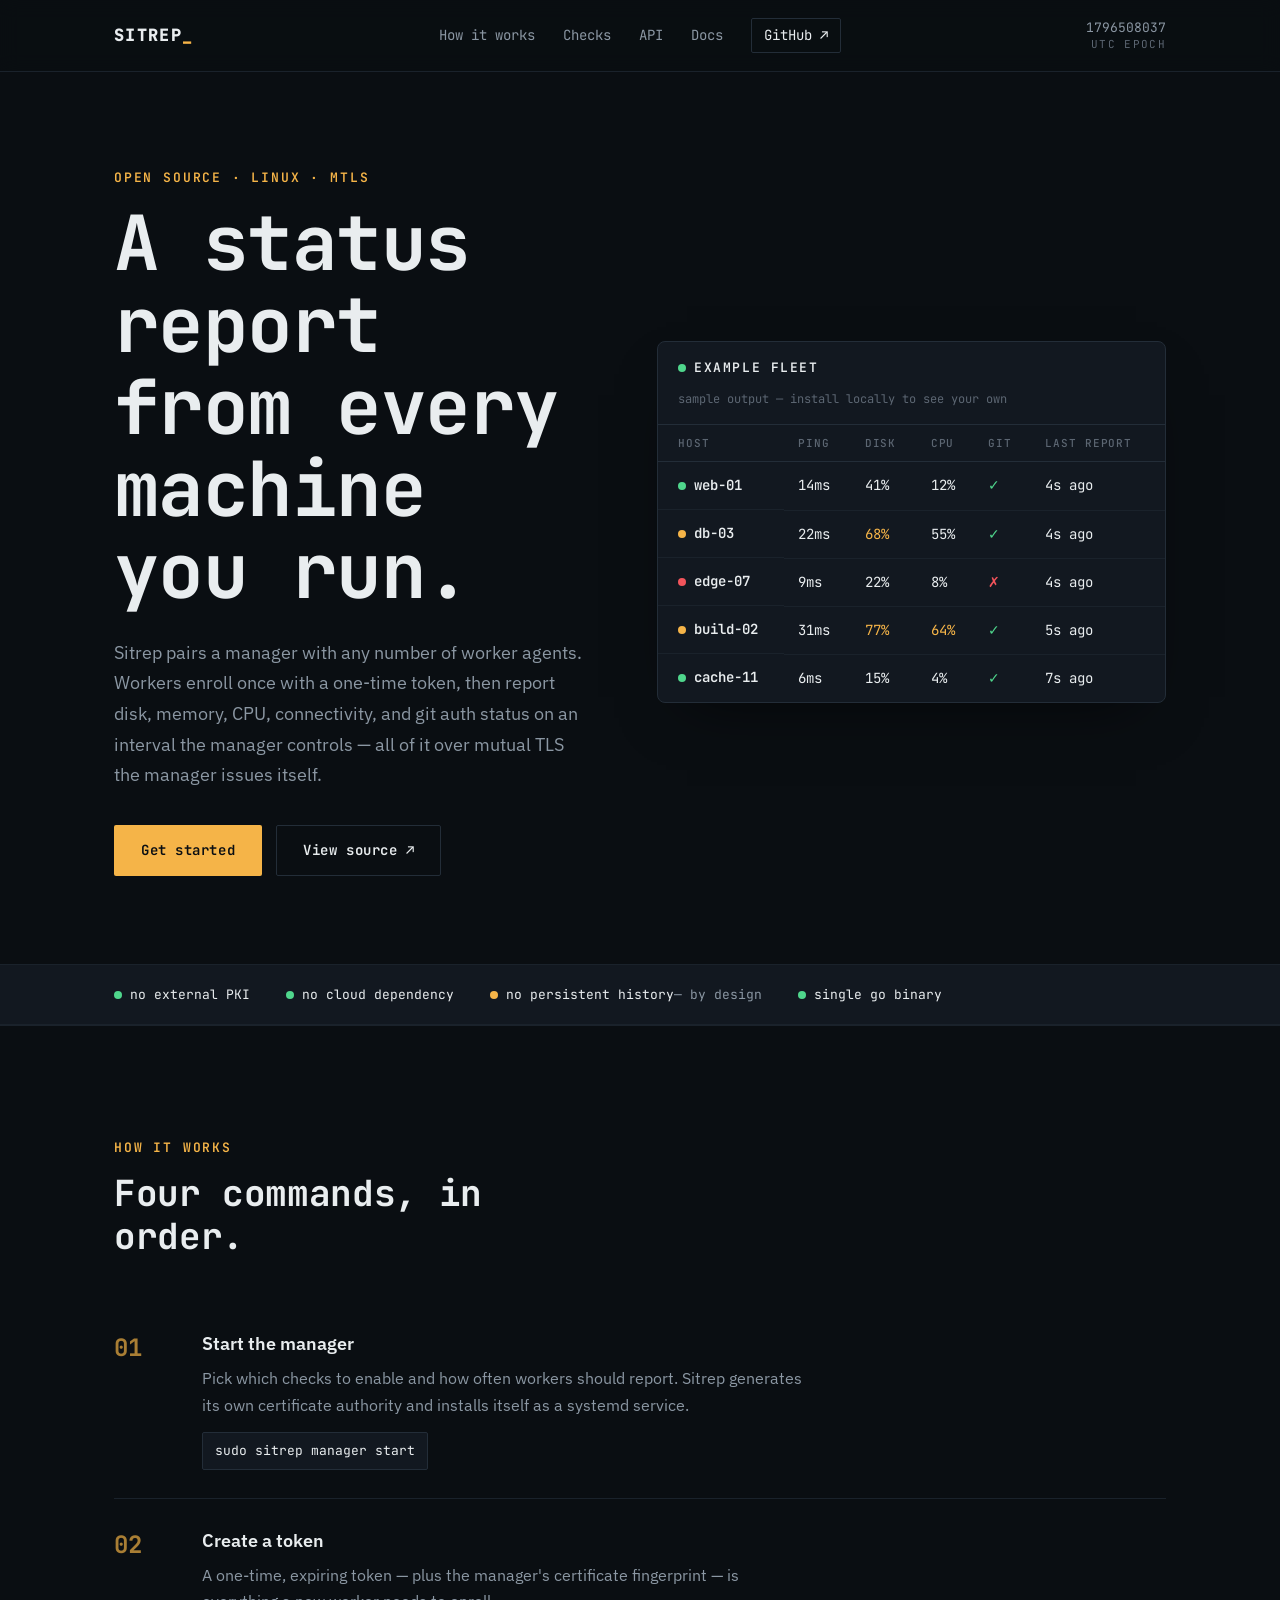
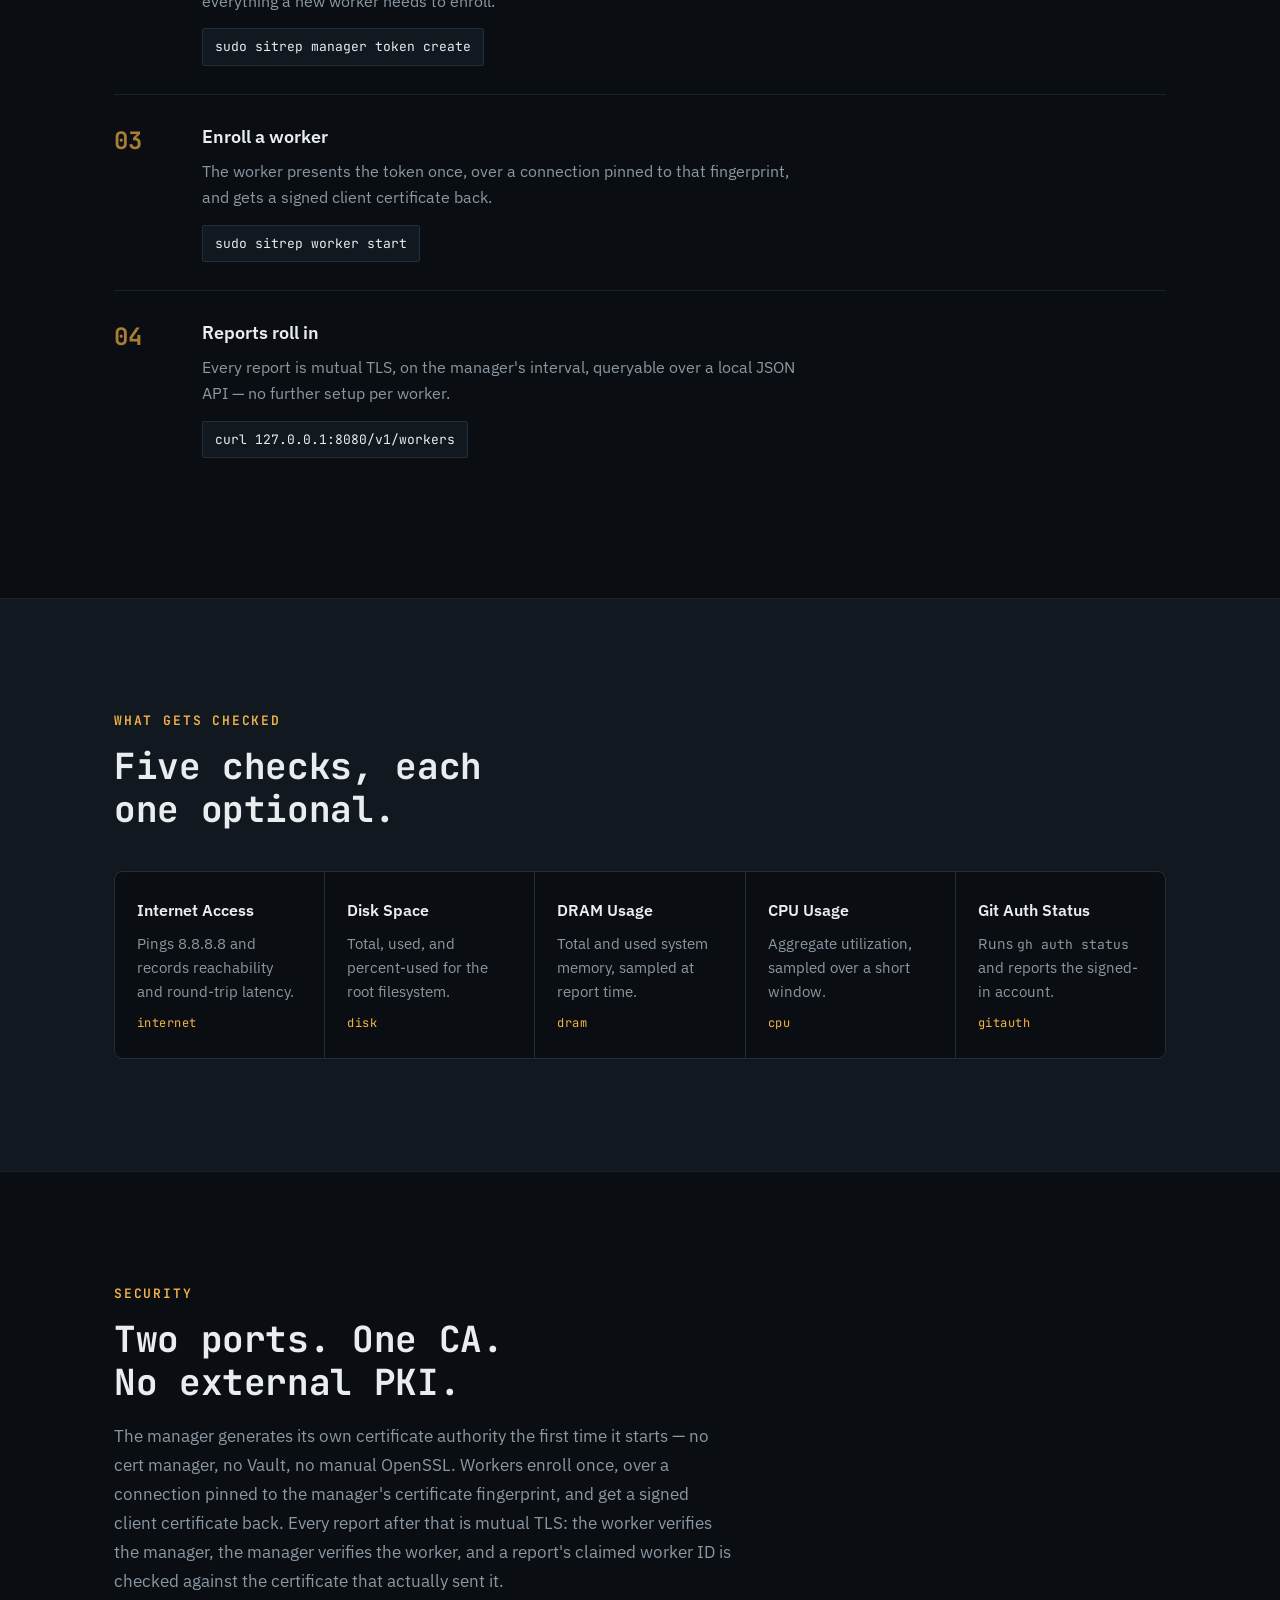
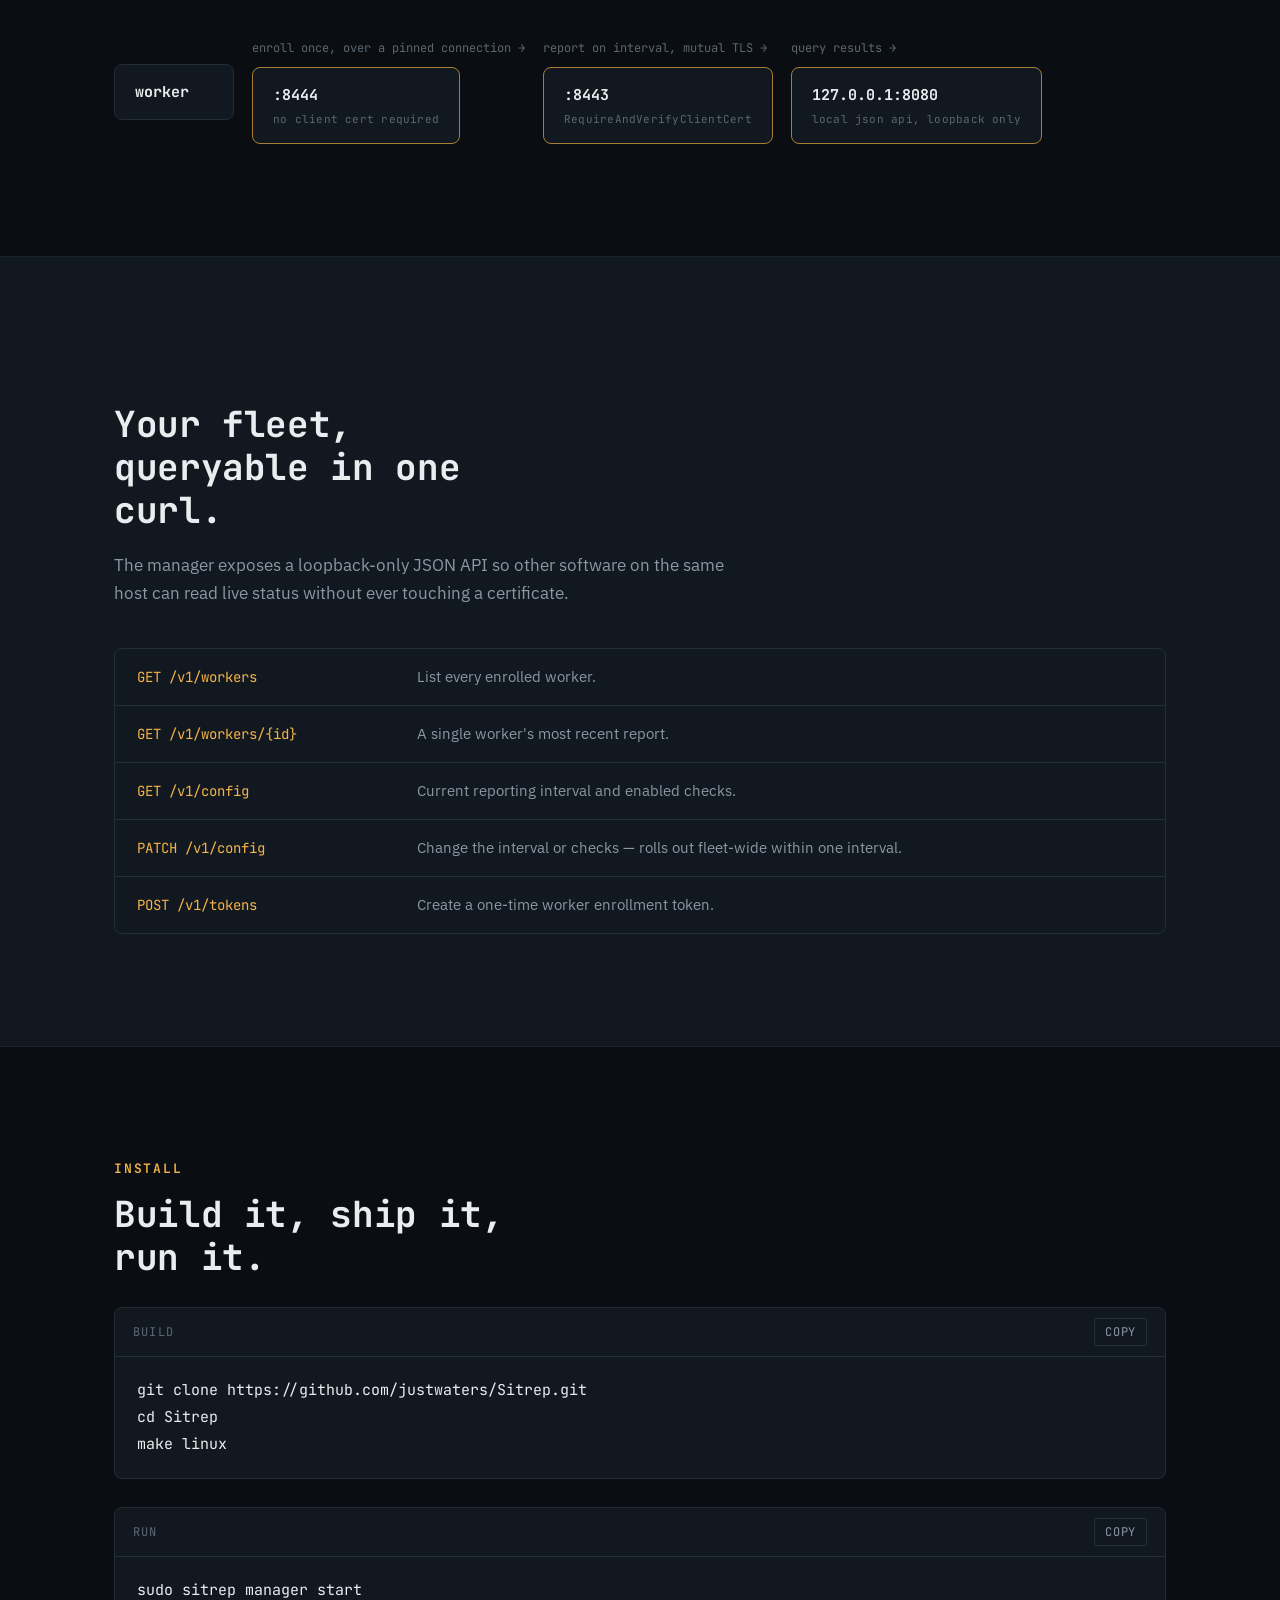
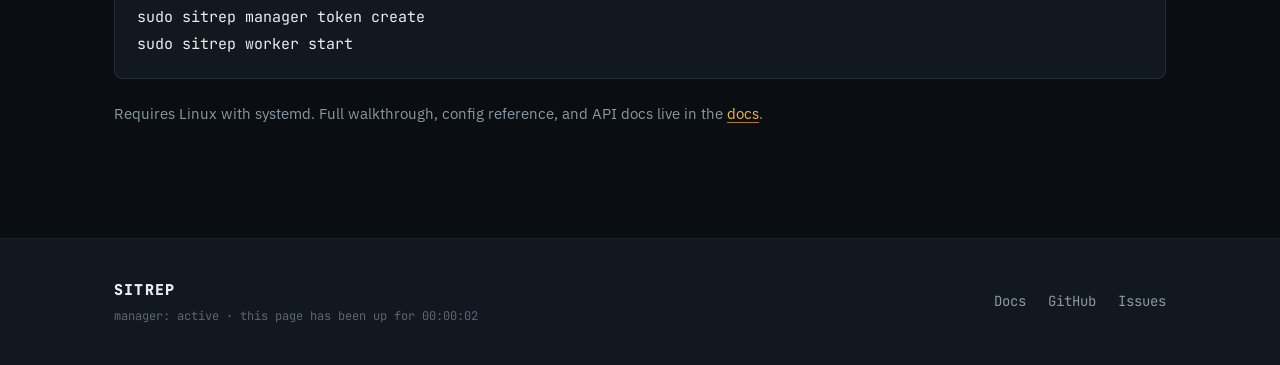
==== commit c2198f5c: "Add in-depth documentation page A sidebar-navigated reference page covering architecture, install, m" ====
--- a/docs/index.html
+++ b/docs/index.html
@@ -26,6 +26,7 @@
       <a href="#how-it-works">How it works</a>
       <a href="#checks">Checks</a>
       <a href="#api">API</a>
+      <a href="docs.html">Docs</a>
       <a href="https://github.com/justwaters/Sitrep" class="nav-github">GitHub ↗</a>
     </nav>
     <div class="clock" aria-hidden="true">
@@ -275,7 +276,7 @@
 sudo sitrep worker start</code></pre>
       </div>
 
-      <p class="quickstart-note">Requires Linux with systemd. Full walkthrough, config reference, and API docs live in the <a href="https://github.com/justwaters/Sitrep#readme">README</a>.</p>
+      <p class="quickstart-note">Requires Linux with systemd. Full walkthrough, config reference, and API docs live in the <a href="docs.html">docs</a>.</p>
     </div>
   </section>
 
@@ -288,8 +289,8 @@
       <p class="footer-status" id="footer-status">manager: active · this page has been up for 00:00:00</p>
     </div>
     <nav class="footer-links" aria-label="Footer">
+      <a href="docs.html">Docs</a>
       <a href="https://github.com/justwaters/Sitrep">GitHub</a>
-      <a href="https://github.com/justwaters/Sitrep#readme">README</a>
       <a href="https://github.com/justwaters/Sitrep/issues">Issues</a>
     </nav>
   </div>
--- a/docs/style.css
+++ b/docs/style.css
@@ -761,6 +761,241 @@
 }
 
 /* ---------------------------------------------------------------
+   Docs page
+   --------------------------------------------------------------- */
+.docs-hero {
+  padding: clamp(48px, 7vw, 72px) 0 8px;
+  border-bottom: 1px solid var(--hairline-soft);
+}
+
+.docs-hero h1 {
+  font-family: var(--font-display);
+  font-weight: 700;
+  font-size: clamp(2rem, 4vw, 3rem);
+  letter-spacing: -0.02em;
+  line-height: 1.1;
+  margin: 0 0 18px;
+}
+
+.docs-hero .lede {
+  color: var(--fog);
+  font-size: 1.0625rem;
+  line-height: 1.7;
+  max-width: 70ch;
+  margin-bottom: 40px;
+}
+
+.docs-hero .lede a {
+  color: var(--amber);
+  text-decoration: underline;
+  text-decoration-color: var(--amber-dim);
+  text-underline-offset: 3px;
+}
+
+.docs-layout {
+  max-width: var(--container);
+  margin: 0 auto;
+  padding: 40px var(--edge) 100px;
+  display: grid;
+  grid-template-columns: 220px minmax(0, 1fr);
+  gap: 56px;
+  align-items: start;
+}
+
+.docs-sidebar {
+  position: sticky;
+  top: 84px;
+  min-width: 0;
+}
+
+.docs-sidebar-title {
+  font-family: var(--font-mono);
+  font-size: 0.6875rem;
+  letter-spacing: 0.12em;
+  text-transform: uppercase;
+  color: var(--fog-dim);
+  margin-bottom: 14px;
+}
+
+.docs-sidebar ul {
+  list-style: none;
+  padding: 0;
+  margin: 0;
+  display: flex;
+  flex-direction: column;
+  gap: 1px;
+}
+
+.docs-sidebar a {
+  display: block;
+  padding: 7px 10px;
+  margin-left: -10px;
+  border-radius: var(--radius-sm);
+  font-size: 0.875rem;
+  color: var(--fog);
+  text-decoration: none;
+  border-left: 2px solid transparent;
+  transition: color 0.15s ease, background-color 0.15s ease, border-color 0.15s ease;
+}
+
+.docs-sidebar a:hover {
+  color: var(--paper);
+}
+
+.docs-sidebar a.active {
+  color: var(--amber);
+  border-left-color: var(--amber);
+  background: var(--panel);
+}
+
+.docs-content {
+  min-width: 0;
+}
+
+.docs-section {
+  scroll-margin-top: 84px;
+  padding-top: 4px;
+  margin-bottom: 60px;
+}
+
+.docs-section:last-child {
+  margin-bottom: 0;
+}
+
+.docs-content h2 {
+  font-family: var(--font-display);
+  font-weight: 700;
+  font-size: clamp(1.375rem, 2.4vw, 1.75rem);
+  letter-spacing: -0.01em;
+  margin: 0 0 18px;
+}
+
+.docs-content h3 {
+  font-family: var(--font-body);
+  font-weight: 600;
+  font-size: 1.0625rem;
+  margin: 34px 0 12px;
+}
+
+.docs-content h3:first-of-type {
+  margin-top: 8px;
+}
+
+.docs-content p {
+  color: var(--fog);
+  line-height: 1.7;
+  max-width: 72ch;
+  margin: 0 0 16px;
+}
+
+.docs-content p strong {
+  color: var(--paper);
+  font-weight: 600;
+}
+
+.docs-content ul,
+.docs-content ol {
+  color: var(--fog);
+  line-height: 1.7;
+  max-width: 72ch;
+  margin: 0 0 16px;
+  padding-left: 1.3em;
+}
+
+.docs-content li {
+  margin-bottom: 8px;
+}
+
+.docs-content li strong {
+  color: var(--paper);
+}
+
+.docs-content a {
+  color: var(--amber);
+  text-decoration: underline;
+  text-decoration-color: var(--amber-dim);
+  text-underline-offset: 3px;
+}
+
+.docs-content > .docs-section > code,
+.docs-content p code,
+.docs-content li code,
+.docs-content h3 code {
+  background: var(--panel);
+  border: 1px solid var(--hairline);
+  border-radius: var(--radius-sm);
+  padding: 2px 6px;
+  font-size: 0.875em;
+  color: var(--paper);
+}
+
+.docs-content .code-block {
+  margin: 0 0 20px;
+}
+
+.docs-content .code-block code {
+  background: none;
+  border: none;
+  padding: 0;
+  font-size: 0.875rem;
+}
+
+.docs-content .diagram {
+  margin: 32px 0 8px;
+}
+
+.docs-table-scroll {
+  overflow-x: auto;
+  margin: 8px 0 28px;
+}
+
+.docs-table {
+  width: 100%;
+  min-width: 480px;
+  border-collapse: collapse;
+  margin: 0;
+  font-size: 0.9375rem;
+}
+
+.docs-table th {
+  text-align: left;
+  font-family: var(--font-mono);
+  color: var(--fog-dim);
+  font-size: 0.6875rem;
+  letter-spacing: 0.08em;
+  text-transform: uppercase;
+  font-weight: 500;
+  padding: 10px 14px;
+  border-bottom: 1px solid var(--hairline);
+  white-space: nowrap;
+}
+
+.docs-table td {
+  padding: 12px 14px;
+  border-bottom: 1px solid var(--hairline-soft);
+  color: var(--fog);
+  vertical-align: top;
+  line-height: 1.6;
+}
+
+.docs-table td:first-child {
+  white-space: nowrap;
+}
+
+.docs-table tr:last-child td {
+  border-bottom: none;
+}
+
+.docs-table code {
+  color: var(--paper);
+  background: var(--panel);
+  border: 1px solid var(--hairline);
+  border-radius: var(--radius-sm);
+  padding: 2px 6px;
+  font-size: 0.8125em;
+}
+
+/* ---------------------------------------------------------------
    Footer
    --------------------------------------------------------------- */
 .site-footer {
@@ -818,6 +1053,40 @@
   }
 }
 
+@media (max-width: 880px) {
+  .docs-layout {
+    grid-template-columns: 1fr;
+    gap: 0;
+  }
+
+  .docs-sidebar {
+    position: static;
+    margin-bottom: 36px;
+    padding-bottom: 16px;
+    border-bottom: 1px solid var(--hairline-soft);
+  }
+
+  .docs-sidebar ul {
+    flex-direction: row;
+    overflow-x: auto;
+    gap: 4px;
+    padding-bottom: 2px;
+  }
+
+  .docs-sidebar a {
+    white-space: nowrap;
+    border-left: none;
+    border-bottom: 2px solid transparent;
+    margin-left: 0;
+  }
+
+  .docs-sidebar a.active {
+    border-left: none;
+    border-bottom-color: var(--amber);
+    background: none;
+  }
+}
+
 @media (max-width: 640px) {
   .site-nav {
     display: none;
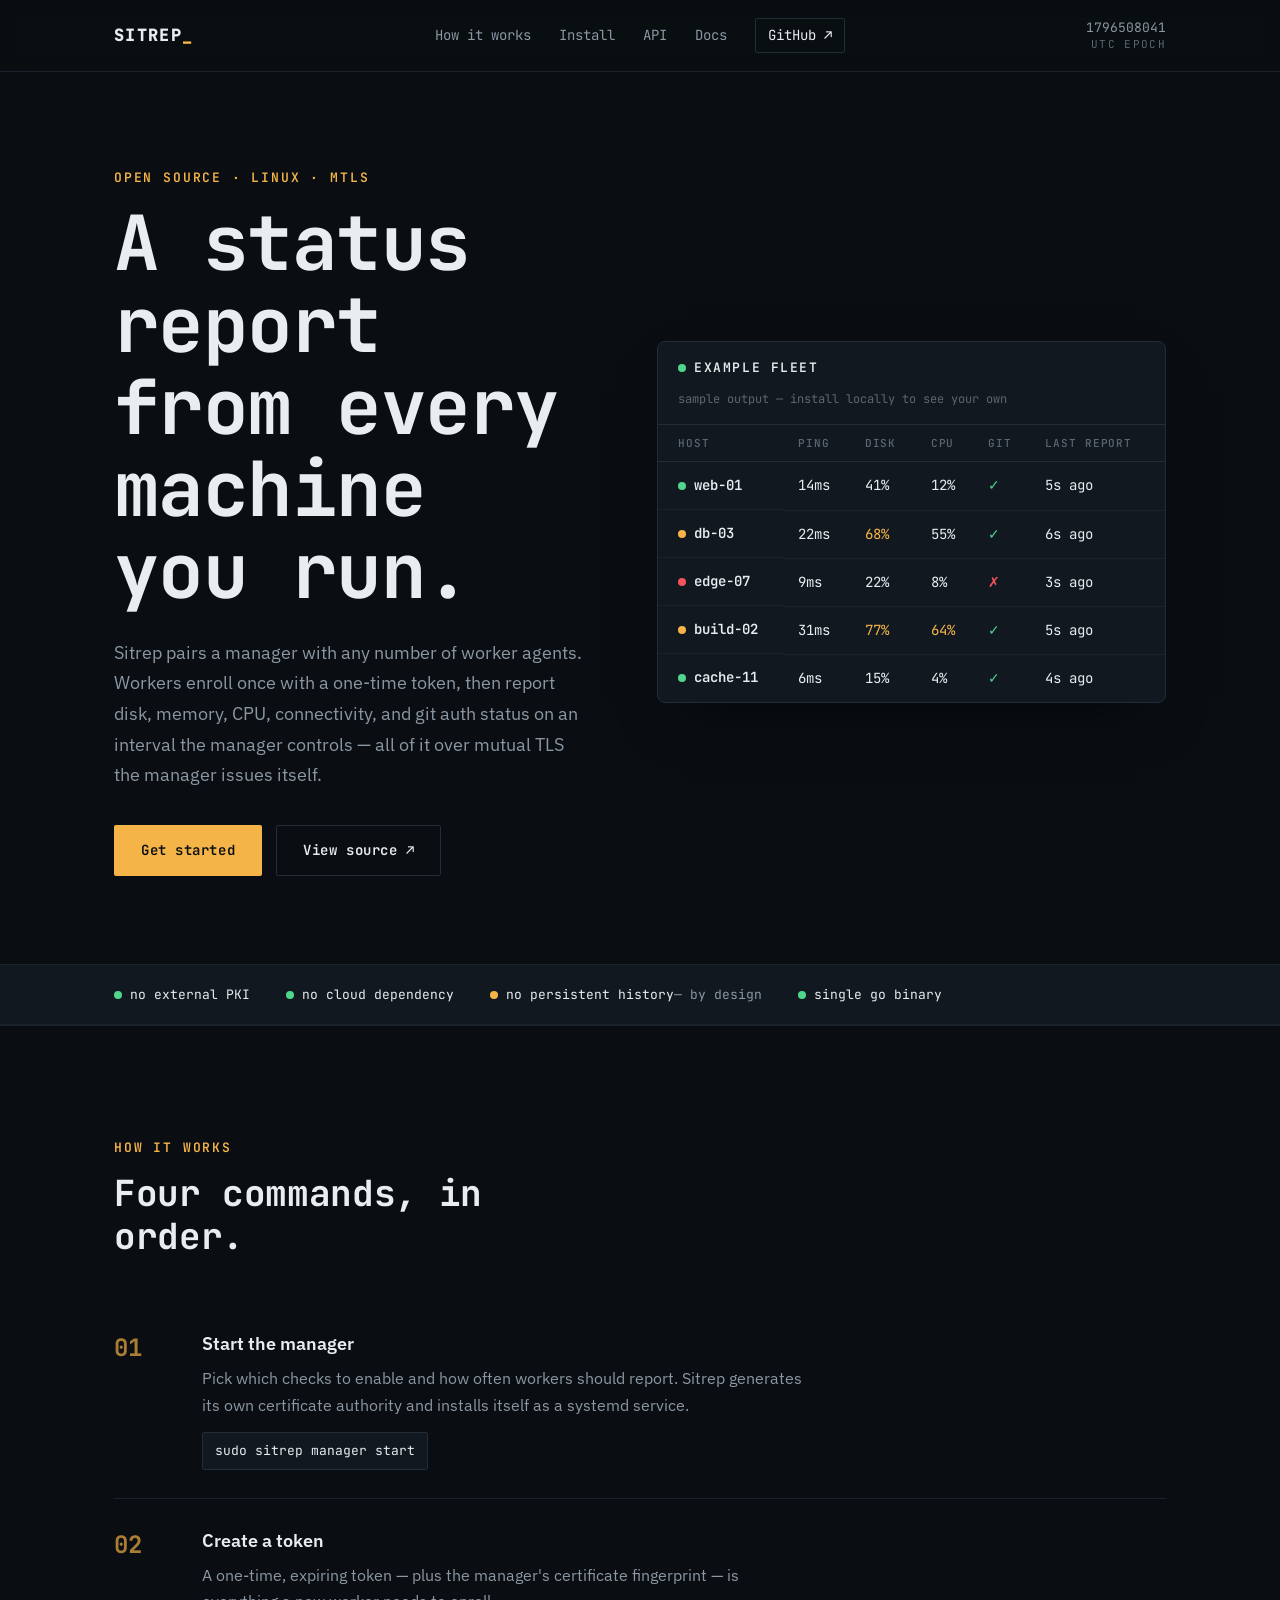
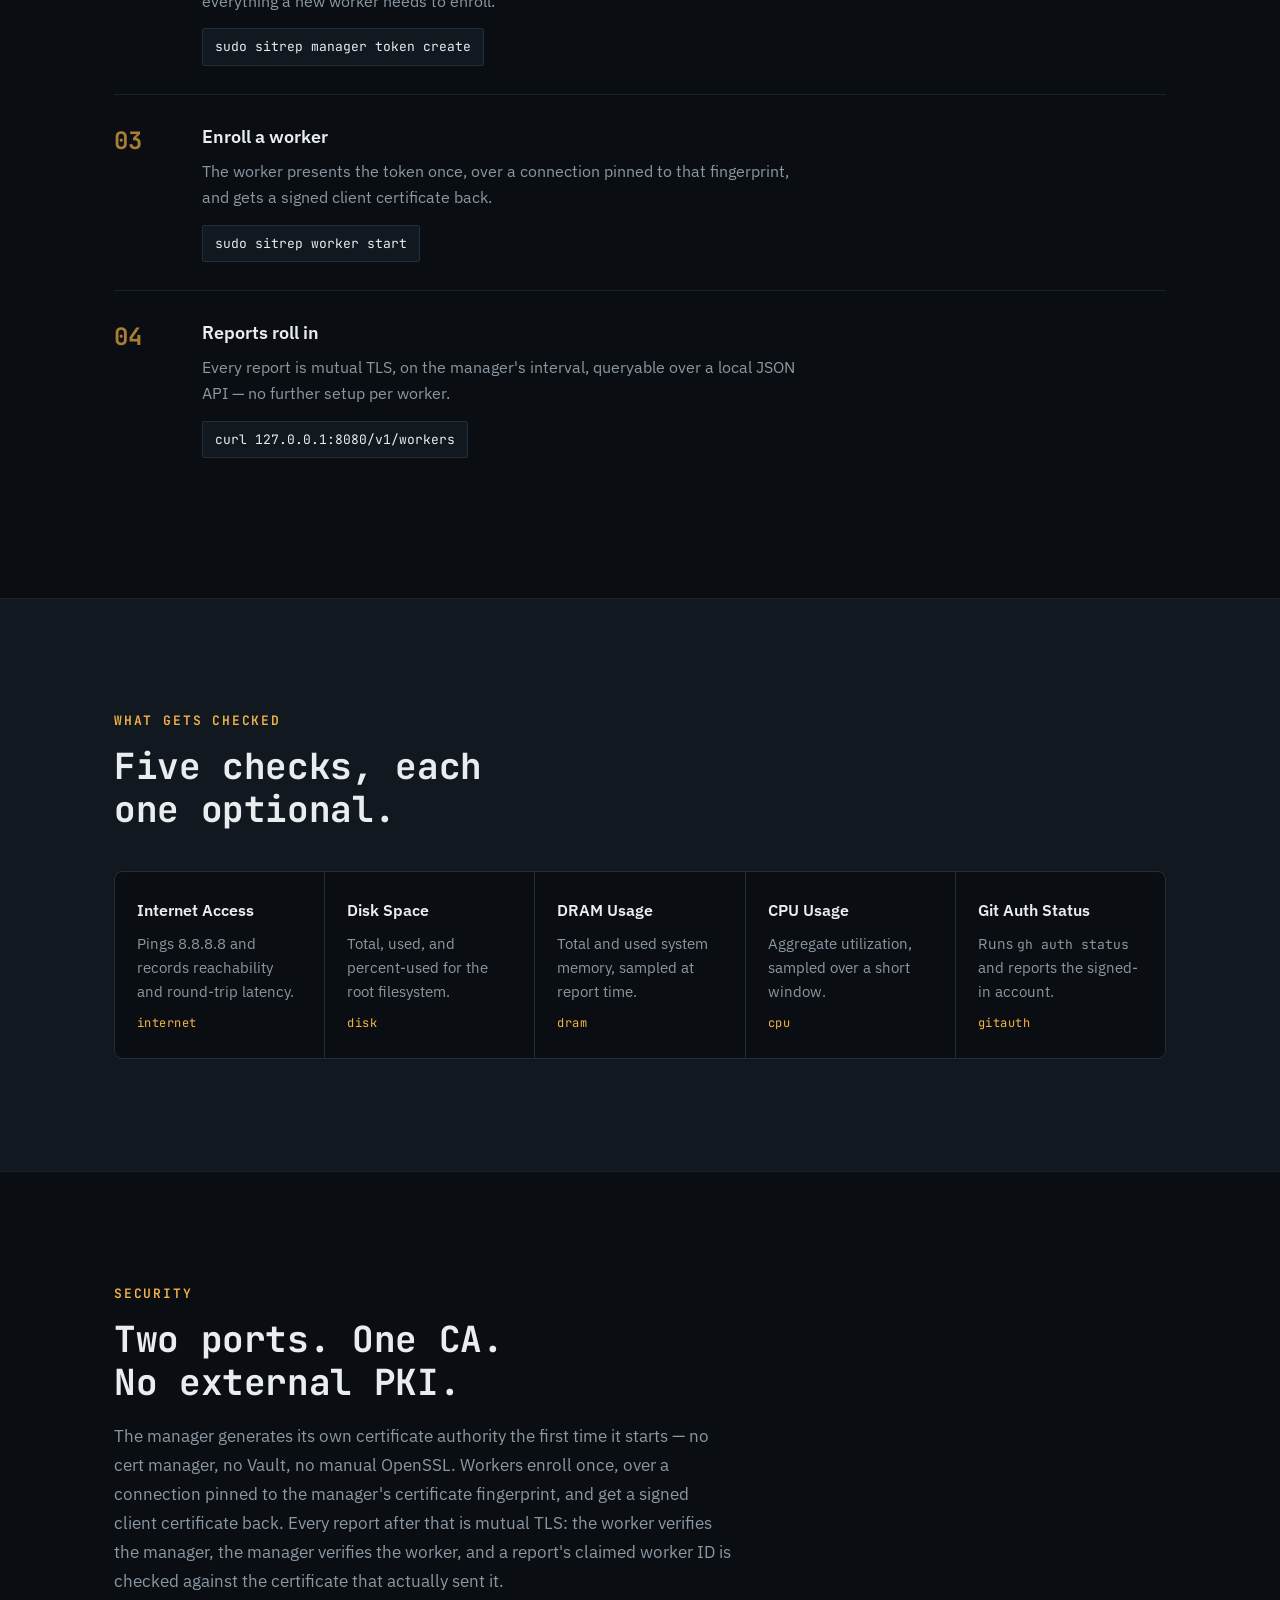
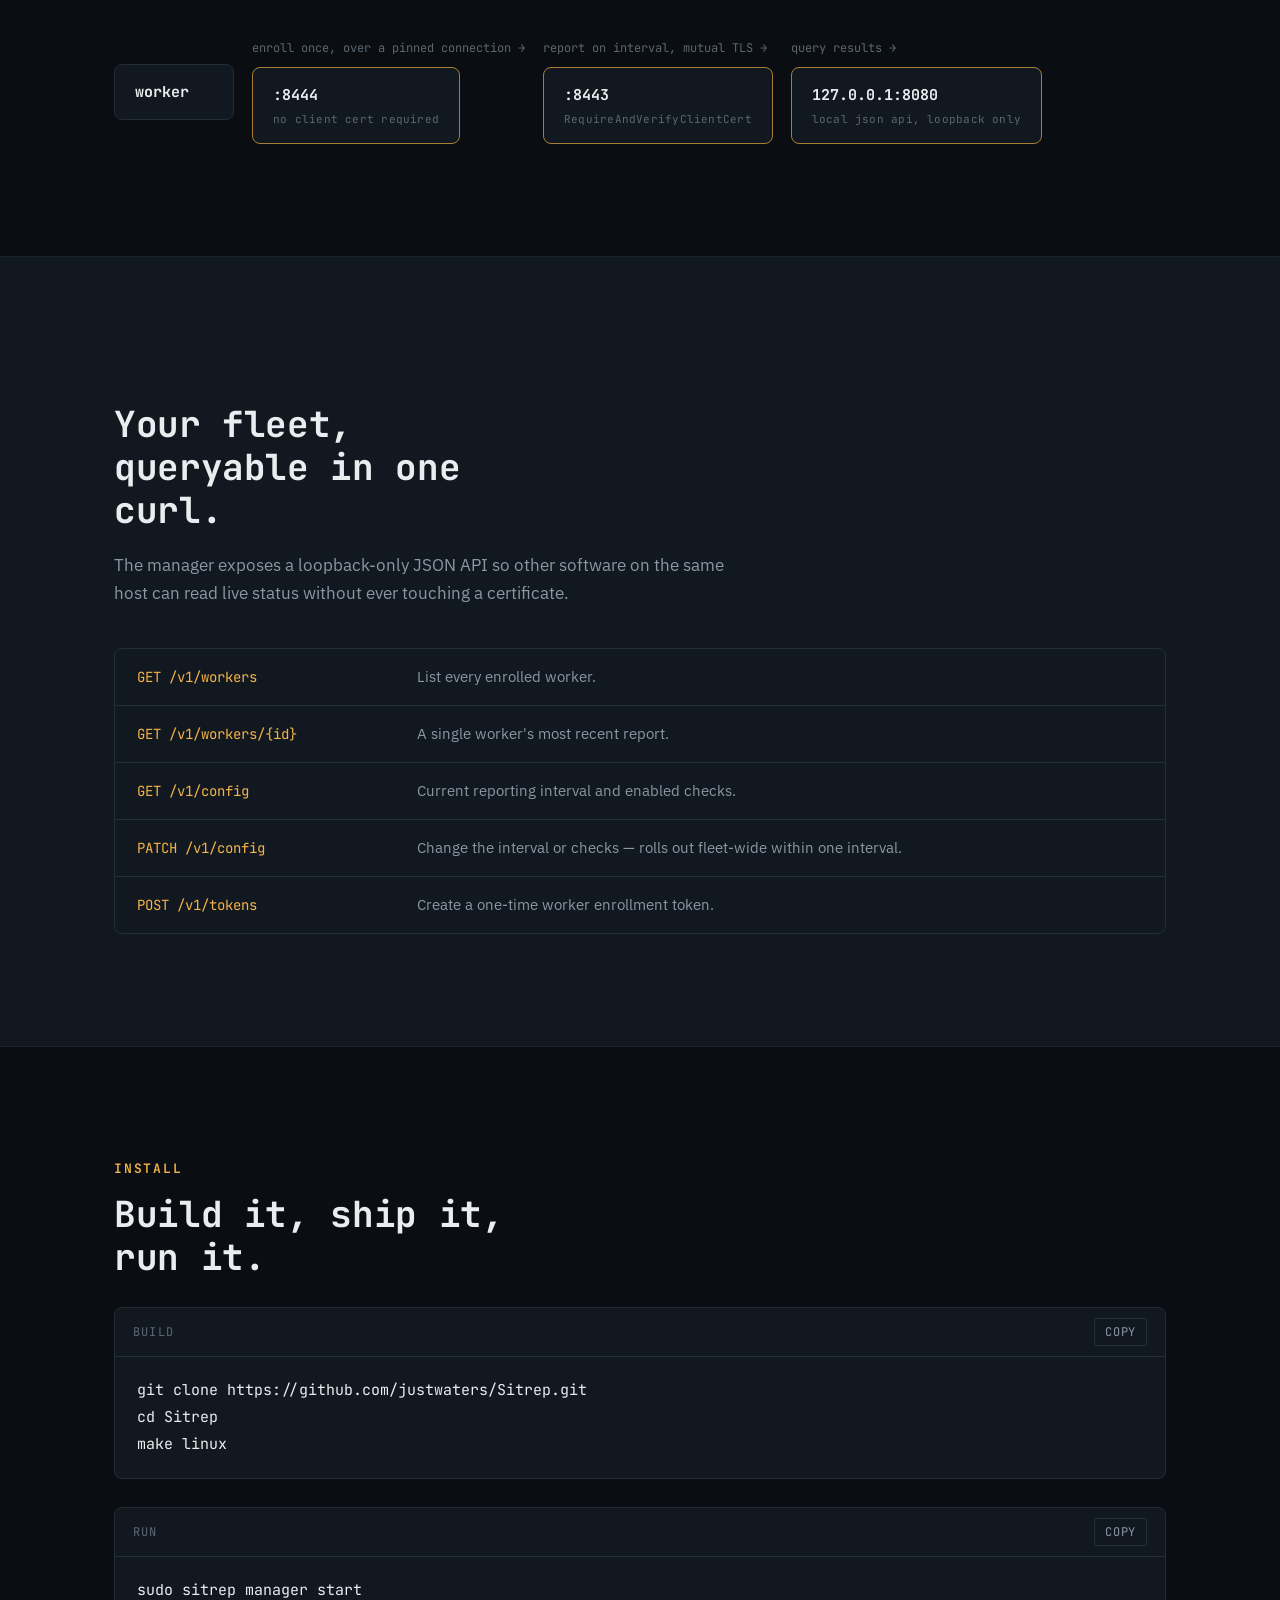
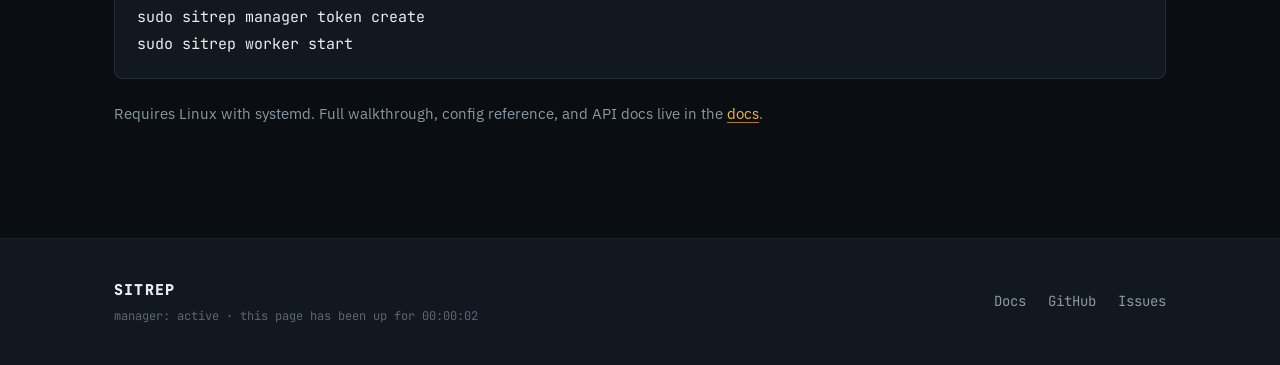
==== commit c0978492: "Rename Checks nav link to Install, pointing at the quickstart section" ====
--- a/docs/index.html
+++ b/docs/index.html
@@ -24,7 +24,7 @@
     <a href="#top" class="wordmark">SITREP<span class="cursor" aria-hidden="true">_</span></a>
     <nav class="site-nav" aria-label="Primary">
       <a href="#how-it-works">How it works</a>
-      <a href="#checks">Checks</a>
+      <a href="#quickstart">Install</a>
       <a href="#api">API</a>
       <a href="docs.html">Docs</a>
       <a href="https://github.com/justwaters/Sitrep" class="nav-github">GitHub ↗</a>
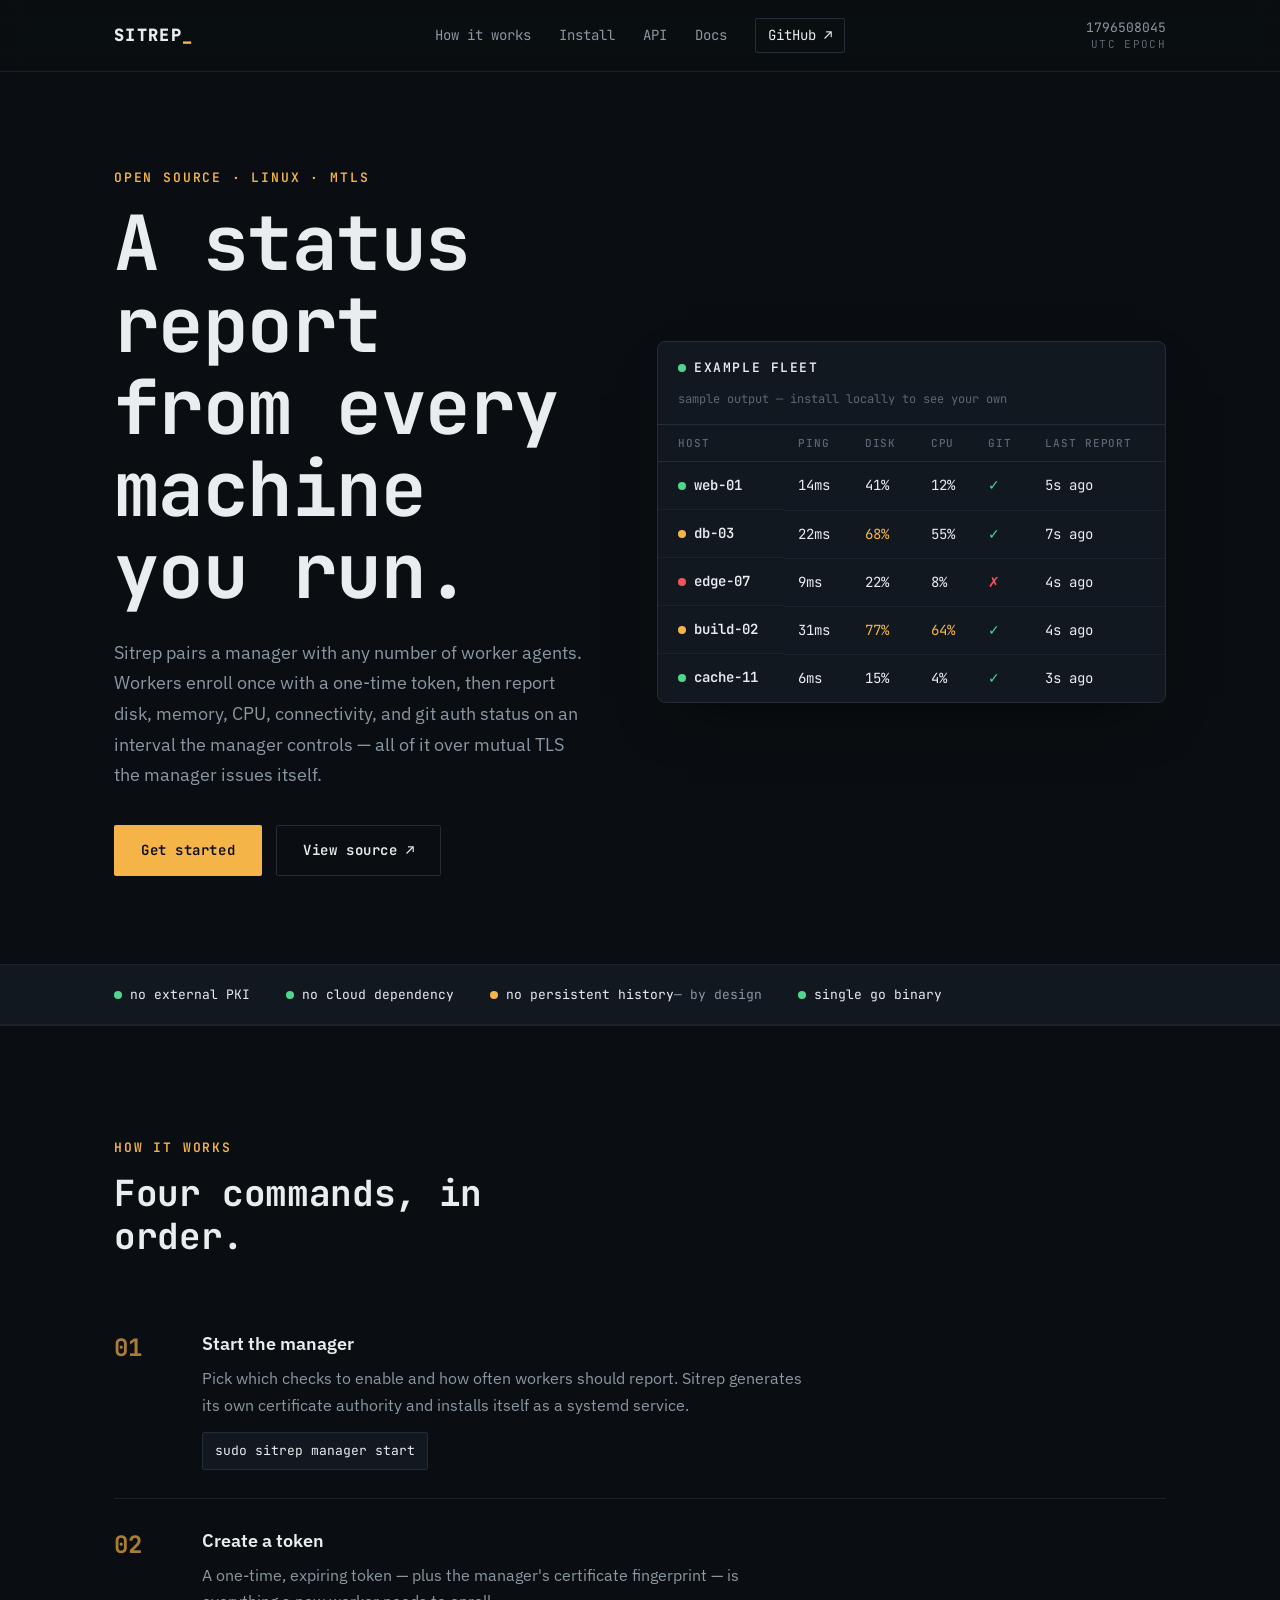
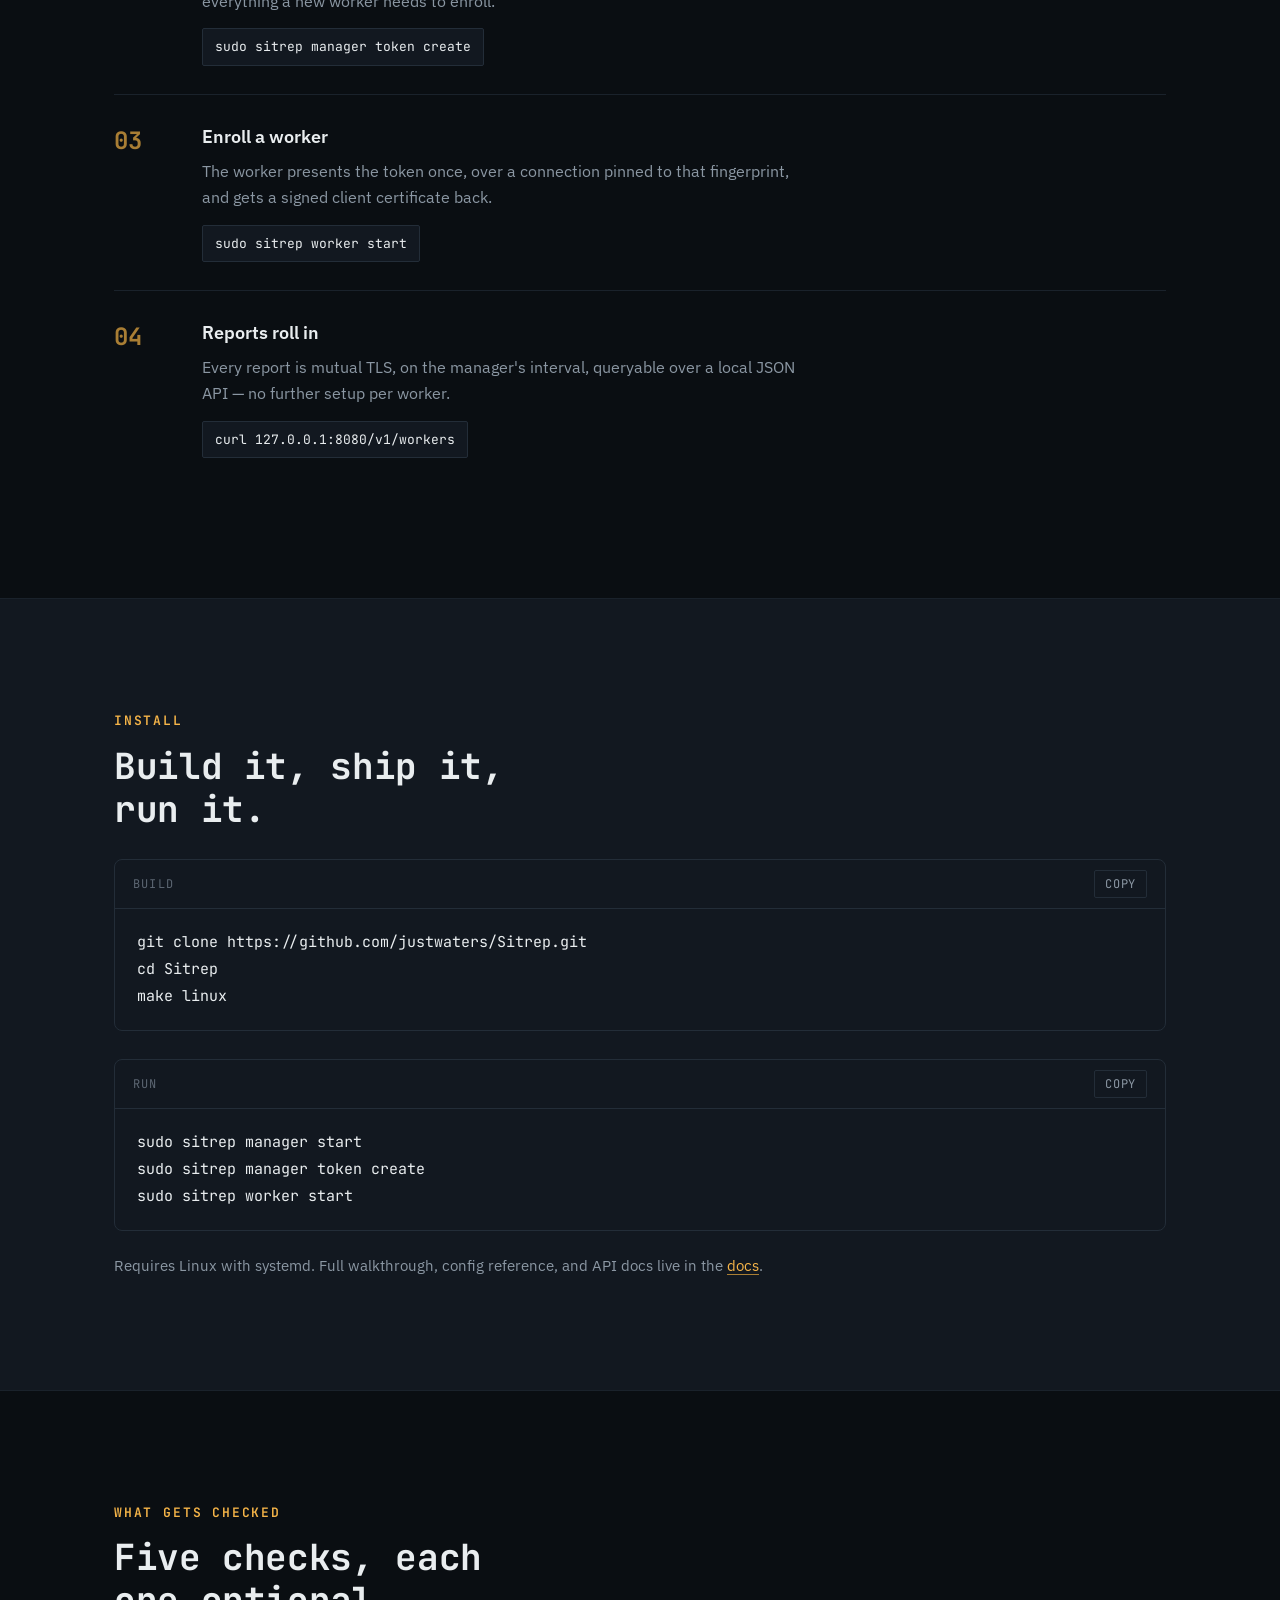
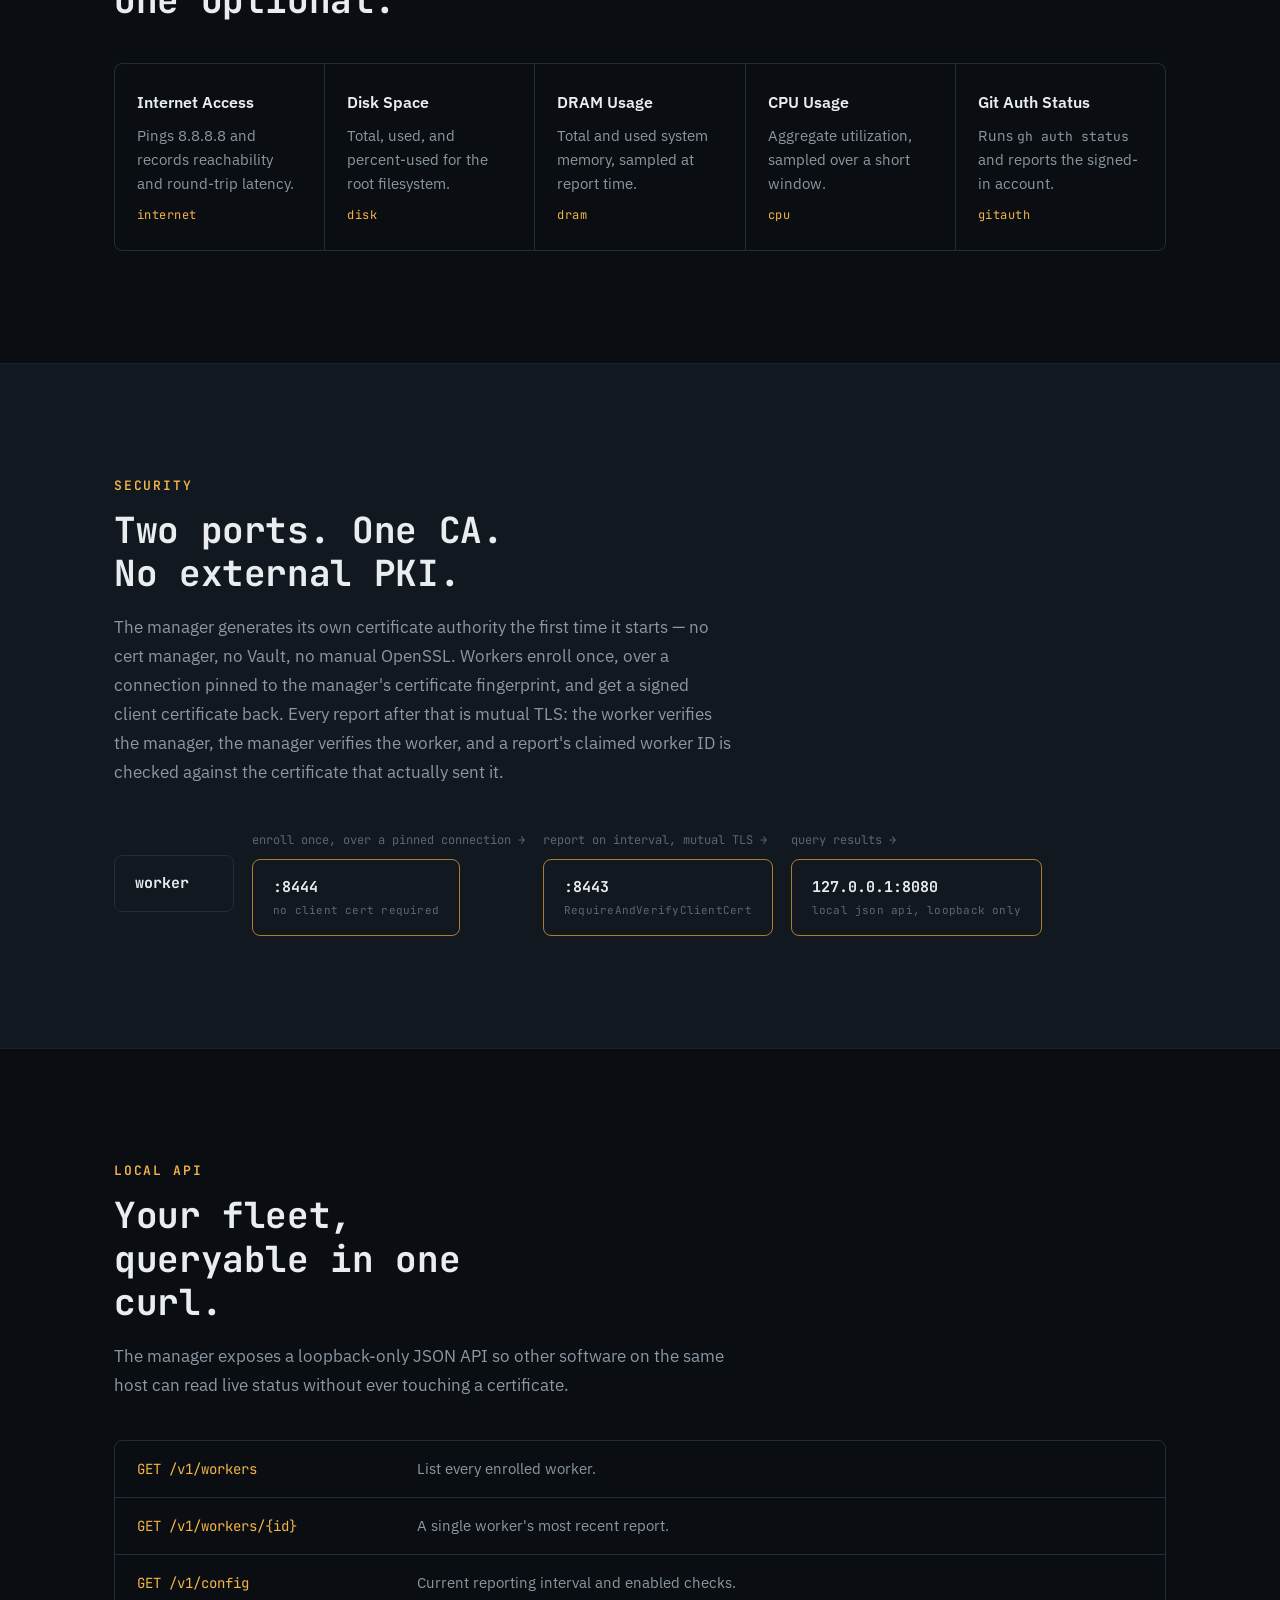
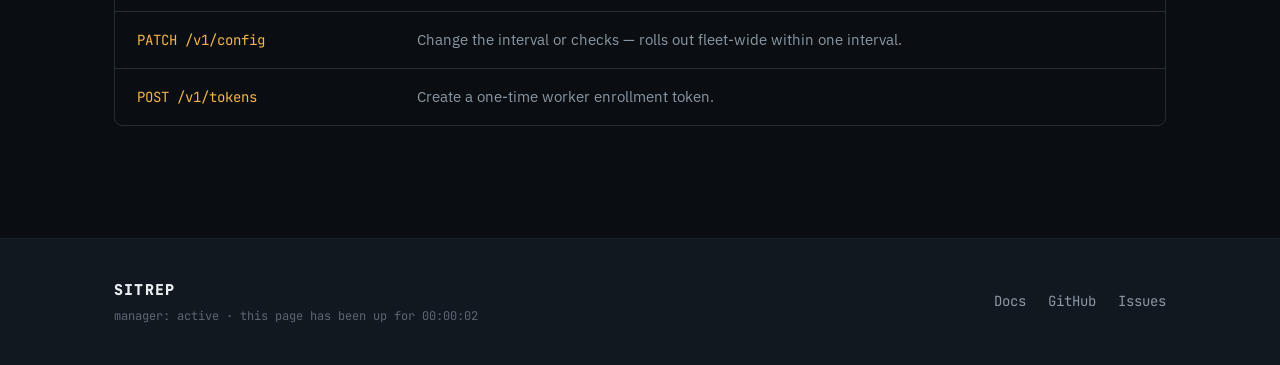
==== commit 26fba794: "Move Install section above Checks, right after How it works" ====
--- a/docs/index.html
+++ b/docs/index.html
@@ -167,7 +167,36 @@
     </div>
   </section>
 
-  <section class="section alt" id="checks">
+  <section class="section alt quickstart" id="quickstart">
+    <div class="section-inner">
+      <p class="eyebrow reveal">install</p>
+      <h2 class="reveal">Build it, ship it, run it.</h2>
+
+      <div class="code-block">
+        <div class="code-block-head">
+          <span>build</span>
+          <button class="copy-btn" type="button" data-copy-target="code-build">copy</button>
+        </div>
+        <pre><code id="code-build">git clone https://github.com/justwaters/Sitrep.git
+cd Sitrep
+make linux</code></pre>
+      </div>
+
+      <div class="code-block">
+        <div class="code-block-head">
+          <span>run</span>
+          <button class="copy-btn" type="button" data-copy-target="code-run">copy</button>
+        </div>
+        <pre><code id="code-run">sudo sitrep manager start
+sudo sitrep manager token create
+sudo sitrep worker start</code></pre>
+      </div>
+
+      <p class="quickstart-note">Requires Linux with systemd. Full walkthrough, config reference, and API docs live in the <a href="docs.html">docs</a>.</p>
+    </div>
+  </section>
+
+  <section class="section" id="checks">
     <div class="section-inner">
       <p class="eyebrow reveal">what gets checked</p>
       <h2 class="reveal">Five checks, each one optional.</h2>
@@ -201,7 +230,7 @@
     </div>
   </section>
 
-  <section class="section" id="security">
+  <section class="section alt" id="security">
     <div class="section-inner">
       <p class="eyebrow reveal">security</p>
       <h2 class="reveal">Two ports. One CA. No external PKI.</h2>
@@ -236,7 +265,7 @@
     </div>
   </section>
 
-  <section class="section alt" id="api">
+  <section class="section" id="api">
     <div class="section-inner">
       <p class="eyebrow reveal">local api</p>
       <h2 class="reveal">Your fleet, queryable in one curl.</h2>
@@ -251,35 +280,6 @@
     </div>
   </section>
 
-  <section class="section quickstart" id="quickstart">
-    <div class="section-inner">
-      <p class="eyebrow reveal">install</p>
-      <h2 class="reveal">Build it, ship it, run it.</h2>
-
-      <div class="code-block">
-        <div class="code-block-head">
-          <span>build</span>
-          <button class="copy-btn" type="button" data-copy-target="code-build">copy</button>
-        </div>
-        <pre><code id="code-build">git clone https://github.com/justwaters/Sitrep.git
-cd Sitrep
-make linux</code></pre>
-      </div>
-
-      <div class="code-block">
-        <div class="code-block-head">
-          <span>run</span>
-          <button class="copy-btn" type="button" data-copy-target="code-run">copy</button>
-        </div>
-        <pre><code id="code-run">sudo sitrep manager start
-sudo sitrep manager token create
-sudo sitrep worker start</code></pre>
-      </div>
-
-      <p class="quickstart-note">Requires Linux with systemd. Full walkthrough, config reference, and API docs live in the <a href="docs.html">docs</a>.</p>
-    </div>
-  </section>
-
 </main>
 
 <footer class="site-footer">
